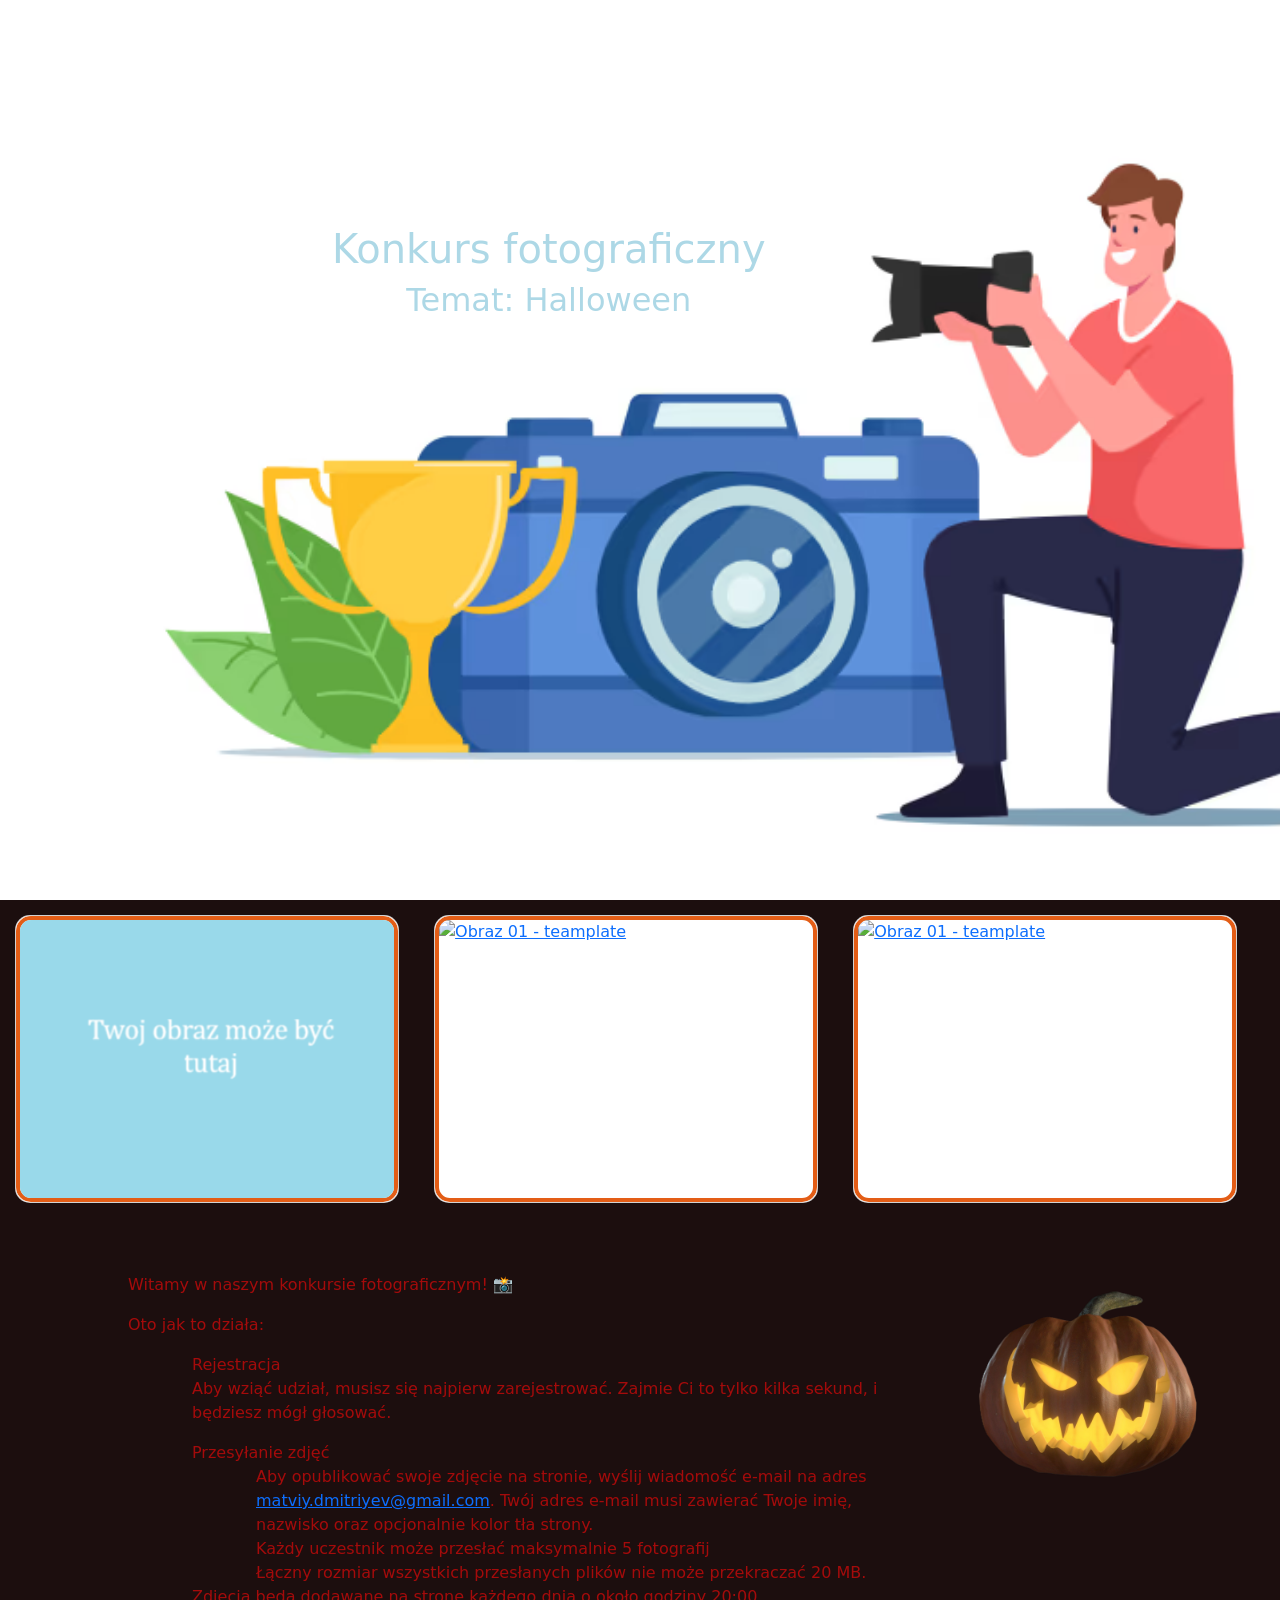
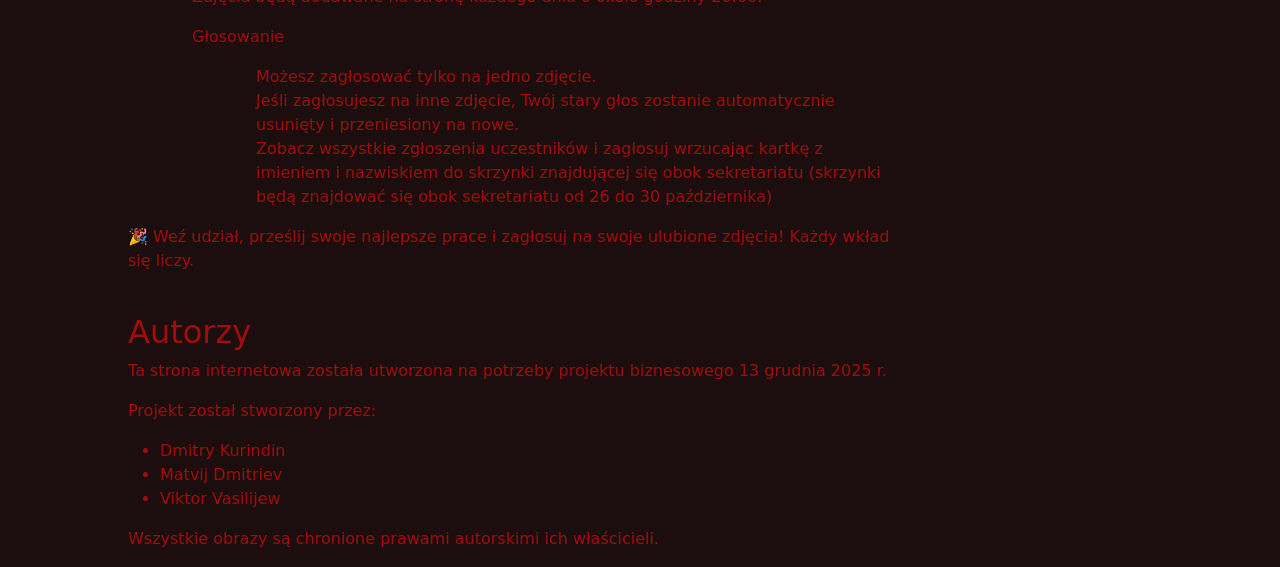
==== index.html @ c9b26ac1 "Fixed links on main" ====
<!DOCTYPE html>
<html lang="en">

<head>
  <meta charset="UTF-8">
  <meta name="viewport" content="width=device-width, initial-scale=1.0">
  <link href="https://cdn.jsdelivr.net/npm/bootstrap@5.3.8/dist/css/bootstrap.min.css" rel="stylesheet"
    integrity="sha384-sRIl4kxILFvY47J16cr9ZwB07vP4J8+LH7qKQnuqkuIAvNWLzeN8tE5YBujZqJLB" crossorigin="anonymous">
  <link rel="stylesheet" href="style.css">
  <title>Photografy konkurs</title>
</head>

<body>
  <div class="background-img-container">
    <img src="background-image.jpg" alt="background image" class="background-img">
  </div>
  <header id="header">
    <div class="container-fluid">
      <h1>Konkurs fotograficzny</h1>
      <h2>Temat: Halloween</h2>
    </div>
  </header>
  <div>
    <div class="card">
      <a href=".\Images\Image01\Image01.html">
        <img src="Images\Image01\01.png" href="" alt="Obraz 01 - teamplate">
        <p class="overlay3">Twój obraz może być tutaj</p>
      </a>
    </div>
    <div class="card">
      <a href="Images\Image01\Image_X_.html">
        <img src="#" alt="Obraz 01 - teamplate">
        <p class="overlay3"></p>
      </a>
    </div>
    <div class="card">
      <a href="Images\Image01\Image_X_.html">
        <img src="#" alt="Obraz 01 - teamplate">
        <p class="overlay3"></p>
      </a>
    </div>

    <!-- <div class="card">
      <a href="Images\Image01\Image_X_.html">
        <img src="#" alt="Obraz 01 - teamplate">
        <p class="overlay3"></p>
      </a>
    </div>
    <div class="card">
      <a href="Images\Image01\Image_X_.html">
        <img src="#" alt="Obraz 01 - teamplate">
        <p class="overlay3"></p>
      </a>
    </div>
    <div class="card">
      <a href="Images\Image01\Image_X_.html">
        <img src="#" alt="Obraz 01 - teamplate">
        <p class="overlay3"></p>
      </a>
    </div> -->

  </div>
  <br>
  <br>

  <div class="textblock">
    <p>Witamy w naszym konkursie fotograficznym! 📸</p>
    <p>Oto jak to działa:</p>
    <ul>
      <ol>Rejestracja
        <p>Aby wziąć udział, musisz się najpierw zarejestrować. Zajmie Ci to tylko kilka sekund, i będziesz mógł
          głosować.</p>
      </ol>
      <ol>Przesyłanie zdjęć
        <ul>
          <ol>Aby opublikować swoje zdjęcie na stronie, wyślij wiadomość e-mail na adres <a
              href="mailto:matviy.dmitriyev@gmail.com">matviy.dmitriyev@gmail.com</a>. Twój adres e-mail musi zawierać
            Twoje imię, nazwisko oraz opcjonalnie kolor tła strony.</ol>
          <ol>Każdy uczestnik może przesłać maksymalnie 5 fotografij</ol>
          <ol>Łączny rozmiar wszystkich przesłanych plików nie może przekraczać 20 MB.</ol>
        </ul>
        <p>Zdjęcia będą dodawane na stronę każdego dnia o około godziny 20:00.</p>
      </ol>
      <ol>
        <p>Głosowanie</p>
        <ul>
          <ol>Możesz zagłosować tylko na jedno zdjęcie.</ol>
          <ol>Jeśli zagłosujesz na inne zdjęcie, Twój stary głos zostanie automatycznie usunięty i przeniesiony na nowe.
          </ol>
          <ol>Zobacz wszystkie zgłoszenia uczestników i zagłosuj wrzucając kartkę z imieniem i nazwiskiem do skrzynki
            znajdującej się obok sekretariatu (skrzynki będą znajdować się obok sekretariatu od 26 do 30 października)
          </ol>
        </ul>
      </ol>
    </ul>
    <p>🎉 Weź udział, prześlij swoje najlepsze prace i zagłosuj na swoje ulubione zdjęcia! Każdy wkład się liczy.</p>
  </div>
  <img src="ilustration1.png" alt="konkurs fotograficzny" class="ilu1">
  <br><br>
  <div class="textblock">
    <br>
    <h2>Autorzy</h2>
    <p>Ta strona internetowa została utworzona na potrzeby projektu biznesowego 13 grudnia 2025 r.</p>
    <p>Projekt został stworzony przez:</p>
    <ul>
      <li>Dmitry Kurindin</li>
      <li>Matvij Dmitriev</li>
      <li>Viktor Vasilijew</li>
    </ul>
    <p>Wszystkie obrazy są chronione prawami autorskimi ich właścicieli.</p>
  </div>
  <br><br>
</body>

</html>
---- style.css ----
body {
    background-color: rgb(28, 14, 14);
}

#header {
    position: absolute;
    z-index: 3;
    top: 25%;
    left: 25%;
    object-fit: cover;
    color: lightblue;
    text-align: center;
}

.background-img-container {
    position: relative;
    height: 100vh;
    overflow: hidden;
    justify-content: center;
    align-items: center;
}

.background-img {
    position: absolute;
    top: 0;
    left: 0;
    height: 100vh;
}

.card {
    display: inline-block;
    width: 30%;
    aspect-ratio: 4 / 3;
    min-width: 236px;
    border-radius: 15px;
    margin: 15px;
    overflow: hidden;
}

.card img {
    display: block;
    width: 100%;
    height: 100%;
    border: 4px rgb(227, 93, 22) solid;
    border-radius: 15px;
    transition: 50ms ease;
}

.overlay3 {
    position: absolute;
    text-align: center;
    bottom: -17px;
    width: 100%;
    opacity: 0;
    border-radius: 5px;
    background-color: rgba(0, 0, 0, 0.627);
    color: #fffcfc00;
    transition: 1s ease;
    transform: translate(-50% -50%);
}

.card:hover .overlay3 {
    opacity: 1;
    height: 10%;
    color: #ffffff;
}

.textblock {
    margin-left: 10%;
    width: 60%;
    line-height: 1.5;
    float: left;
    color: rgb(164, 11, 11);
}

.ilu1 {
    width: 30%;
    float: right;
}

.ilu1 a {
    color: chocolate;
}

/* Страницы учасников */

.back-button {
    background-color: rgb(188, 117, 47);
    width: 50px;
    padding: 5px;
    margin-left: 10%;
    text-decoration: none;
    color: rgb(255, 196, 0);
    border-radius: 5px;
}

.descr {
    font-family: 'Lucida Sans', 'Lucida Sans Regular', 'Lucida Grande', 'Lucida Sans Unicode', Geneva, Verdana, sans-serif;
    margin-left: 10%;
    width: 80%;
    border: black double 3px;
    padding: 10px;
    border-radius: 15px;
    background-color: rgb(188, 117, 47);
}


/* Для картинок */
.viewer {
    margin-left: 10%;
    width: 80%;
    min-width: 300px;
    gap: 30px;
    background-color: slategray;
    border-radius: 15px;
    padding: 10px;
}

.main-image {
    top: 0;
    display: inline-block;
    vertical-align: top;
    width: 65%;
    min-width: 300px;
    height: auto;
    object-fit: cover;
    border: 3px solid #000;
    border-radius: 15px;
}

.thumbs {
    width: 150px;
    display: inline-block;
    vertical-align: top;
}

.thumbs img {
    min-width: 120px;
    min-height: 70px;
    border: 2px solid black;
    border-radius: 12px;
    cursor: pointer;
    transition: 0.2s;
    margin: 10px;
}

.thumbs img:hover {
    transform: scale(1.05);
}

@media (max-width:600px) {
    .main-image {
        display: block;
        width: 100%;
    }

    .thumbs {
        display: block;
        width: 100%;
    }
}
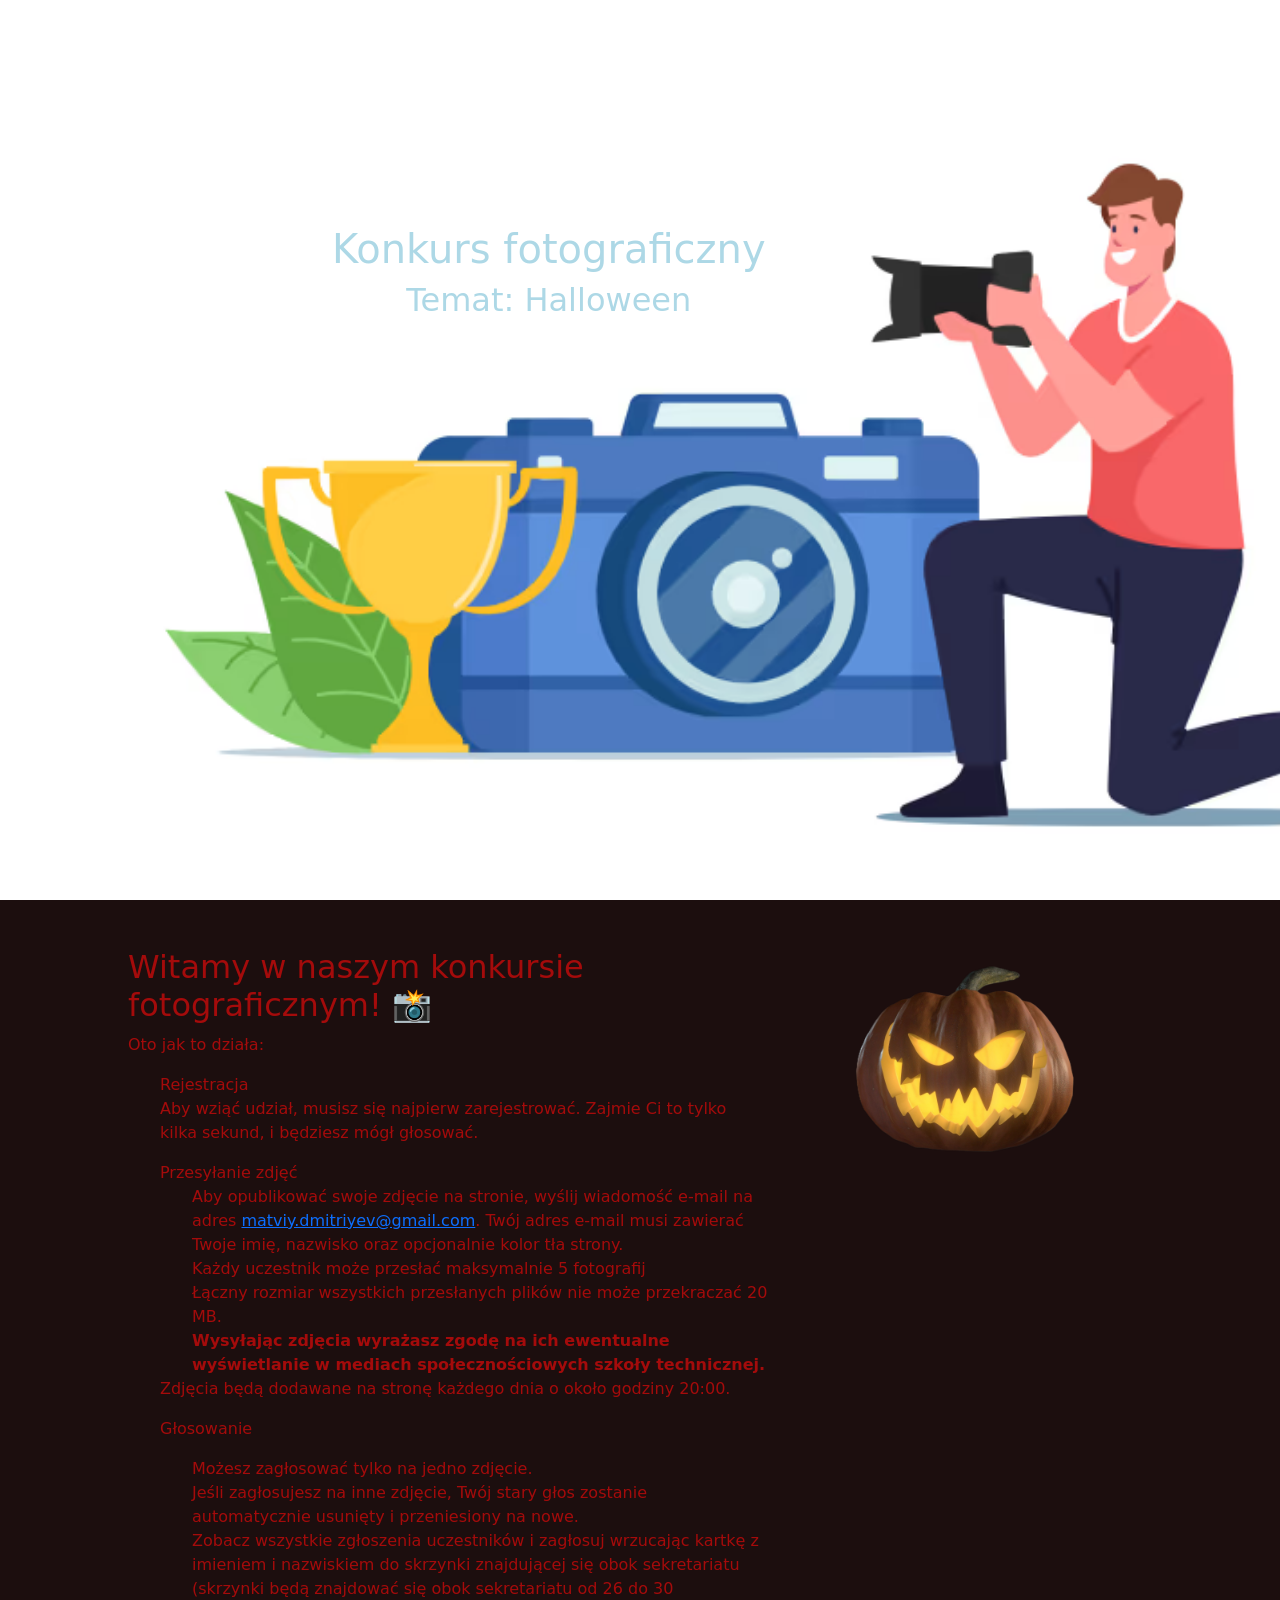
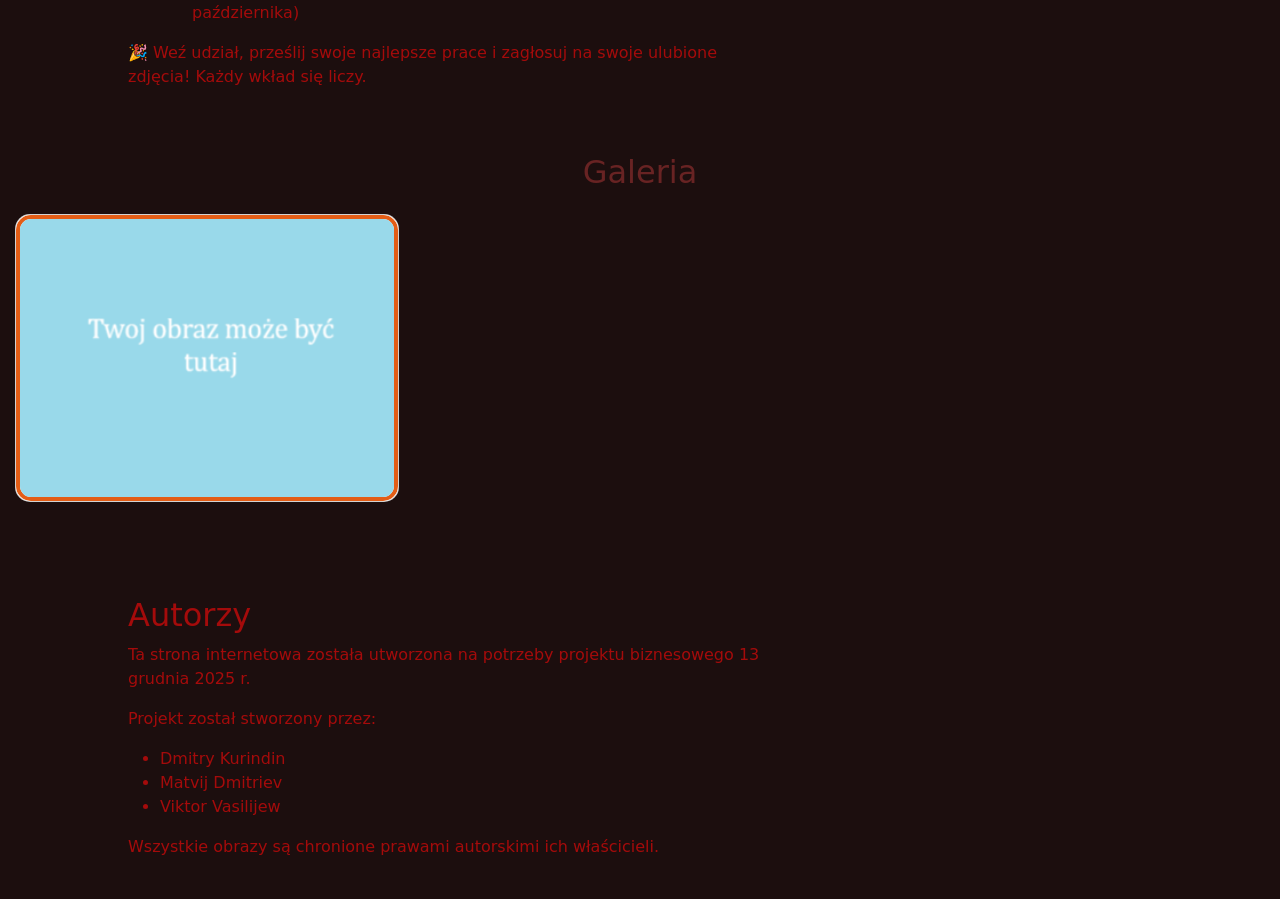
==== commit c8f60b06: "Add deslaimer and easter egg" ====
--- a/index.html
+++ b/index.html
@@ -11,42 +11,77 @@
 </head>
 
 <body>
-  <div class="background-img-container">
-    <img src="background-image.jpg" alt="background image" class="background-img">
+  <div>
+    <div class="background-img-container">
+      <img src="background-image.jpg" alt="background image" class="background-img">
+    </div>
+    <header id="header">
+      <div class="container-fluid">
+        <h1>Konkurs fotograficzny</h1>
+        <h2>Temat: Halloween</h2>
+      </div>
+    </header>
   </div>
-  <header id="header">
-    <div class="container-fluid">
-      <h1>Konkurs fotograficzny</h1>
-      <h2>Temat: Halloween</h2>
+  <br>
+  <br>
+  <div>
+    <div class="textblock">
+      <h2>Witamy w naszym konkursie fotograficznym! 📸</h2>
+      <p>Oto jak to działa:</p>
+      <ul>
+        <ol>Rejestracja
+          <p>Aby wziąć udział, musisz się najpierw zarejestrować. Zajmie Ci to tylko kilka sekund, i będziesz mógł
+            głosować.</p>
+        </ol>
+        <ol>Przesyłanie zdjęć
+          <ul>
+            <ol>Aby opublikować swoje zdjęcie na stronie, wyślij wiadomość e-mail na adres <a
+                href="mailto:matviy.dmitriyev@gmail.com">matviy.dmitriyev@gmail.com</a>. Twój adres e-mail musi zawierać
+              Twoje imię, nazwisko oraz opcjonalnie kolor tła strony.</ol>
+            <ol>Każdy uczestnik może przesłać maksymalnie 5 fotografij</ol>
+            <ol>Łączny rozmiar wszystkich przesłanych plików nie może przekraczać 20 MB.</ol>
+            <ol><b>Wysyłając zdjęcia wyrażasz zgodę na ich ewentualne wyświetlanie w mediach społecznościowych szkoły
+                technicznej.</b></ol>
+          </ul>
+          <p>Zdjęcia będą dodawane na stronę każdego dnia o około godziny 20:00.</p>
+        </ol>
+        <ol>
+          <p>Głosowanie</p>
+          <ul>
+            <ol>Możesz zagłosować tylko na jedno zdjęcie.</ol>
+            <ol>Jeśli zagłosujesz na inne zdjęcie, Twój stary głos zostanie automatycznie usunięty i przeniesiony na
+              nowe.
+            </ol>
+            <ol>Zobacz wszystkie zgłoszenia uczestników i zagłosuj wrzucając kartkę z imieniem i nazwiskiem do skrzynki
+              znajdującej się obok sekretariatu (skrzynki będą znajdować się obok sekretariatu od 26 do 30 października)
+            </ol>
+          </ul>
+        </ol>
+      </ul>
+      <p>🎉 Weź udział, prześlij swoje najlepsze prace i zagłosuj na swoje ulubione zdjęcia! Każdy wkład się liczy.</p>
     </div>
-  </header>
+    <img src="ilustration1.png" alt="konkurs fotograficzny" id="ilu1" onclick="zoomImage(this)" class="">
+  </div>
+  <script>
+    function zoomImage(img) {
+      img.classList.remove('animate');
+      void img.offsetWidth;
+      new Audio("a.mp3").play();
+      img.classList.add('animate');
+
+    }
+  </script>
+  <br><br>
+  <h2 id="gal">Galeria</h2>
   <div>
+
     <div class="card">
       <a href=".\Images\Image01\Image01.html">
         <img src="Images\Image01\01.png" href="" alt="Obraz 01 - teamplate">
         <p class="overlay3">Twój obraz może być tutaj</p>
       </a>
     </div>
-    <div class="card">
-      <a href="Images\Image01\Image_X_.html">
-        <img src="#" alt="Obraz 01 - teamplate">
-        <p class="overlay3"></p>
-      </a>
-    </div>
-    <div class="card">
-      <a href="Images\Image01\Image_X_.html">
-        <img src="#" alt="Obraz 01 - teamplate">
-        <p class="overlay3"></p>
-      </a>
-    </div>
-
     <!-- <div class="card">
-      <a href="Images\Image01\Image_X_.html">
-        <img src="#" alt="Obraz 01 - teamplate">
-        <p class="overlay3"></p>
-      </a>
-    </div>
-    <div class="card">
       <a href="Images\Image01\Image_X_.html">
         <img src="#" alt="Obraz 01 - teamplate">
         <p class="overlay3"></p>
@@ -60,42 +95,6 @@
     </div> -->
 
   </div>
-  <br>
-  <br>
-
-  <div class="textblock">
-    <p>Witamy w naszym konkursie fotograficznym! 📸</p>
-    <p>Oto jak to działa:</p>
-    <ul>
-      <ol>Rejestracja
-        <p>Aby wziąć udział, musisz się najpierw zarejestrować. Zajmie Ci to tylko kilka sekund, i będziesz mógł
-          głosować.</p>
-      </ol>
-      <ol>Przesyłanie zdjęć
-        <ul>
-          <ol>Aby opublikować swoje zdjęcie na stronie, wyślij wiadomość e-mail na adres <a
-              href="mailto:matviy.dmitriyev@gmail.com">matviy.dmitriyev@gmail.com</a>. Twój adres e-mail musi zawierać
-            Twoje imię, nazwisko oraz opcjonalnie kolor tła strony.</ol>
-          <ol>Każdy uczestnik może przesłać maksymalnie 5 fotografij</ol>
-          <ol>Łączny rozmiar wszystkich przesłanych plików nie może przekraczać 20 MB.</ol>
-        </ul>
-        <p>Zdjęcia będą dodawane na stronę każdego dnia o około godziny 20:00.</p>
-      </ol>
-      <ol>
-        <p>Głosowanie</p>
-        <ul>
-          <ol>Możesz zagłosować tylko na jedno zdjęcie.</ol>
-          <ol>Jeśli zagłosujesz na inne zdjęcie, Twój stary głos zostanie automatycznie usunięty i przeniesiony na nowe.
-          </ol>
-          <ol>Zobacz wszystkie zgłoszenia uczestników i zagłosuj wrzucając kartkę z imieniem i nazwiskiem do skrzynki
-            znajdującej się obok sekretariatu (skrzynki będą znajdować się obok sekretariatu od 26 do 30 października)
-          </ol>
-        </ul>
-      </ol>
-    </ul>
-    <p>🎉 Weź udział, prześlij swoje najlepsze prace i zagłosuj na swoje ulubione zdjęcia! Każdy wkład się liczy.</p>
-  </div>
-  <img src="ilustration1.png" alt="konkurs fotograficzny" class="ilu1">
   <br><br>
   <div class="textblock">
     <br>
--- a/style.css
+++ b/style.css
@@ -25,6 +25,10 @@
     top: 0;
     left: 0;
     height: 100vh;
+}
+
+ol {
+    padding: 0;
 }
 
 .card {
@@ -67,19 +71,39 @@
 
 .textblock {
     margin-left: 10%;
-    width: 60%;
+    width: 50%;
     line-height: 1.5;
-    float: left;
+    display: inline-block;
     color: rgb(164, 11, 11);
 }
 
-.ilu1 {
+#ilu1 {
+    vertical-align: top;
     width: 30%;
-    float: right;
+    display: inline-block;
 }
 
-.ilu1 a {
-    color: chocolate;
+#ilu1.animate {
+    animation: zoom 0.6s ease-in-out;
+}
+
+@keyframes zoom {
+    0% {
+        transform: scale(1);
+    }
+
+    50% {
+        transform: scale(10);
+    }
+
+    100% {
+        transform: scale(1);
+    }
+}
+
+#gal {
+    text-align: center;
+    color: rgb(104, 35, 35);
 }
 
 /* Страницы учасников */
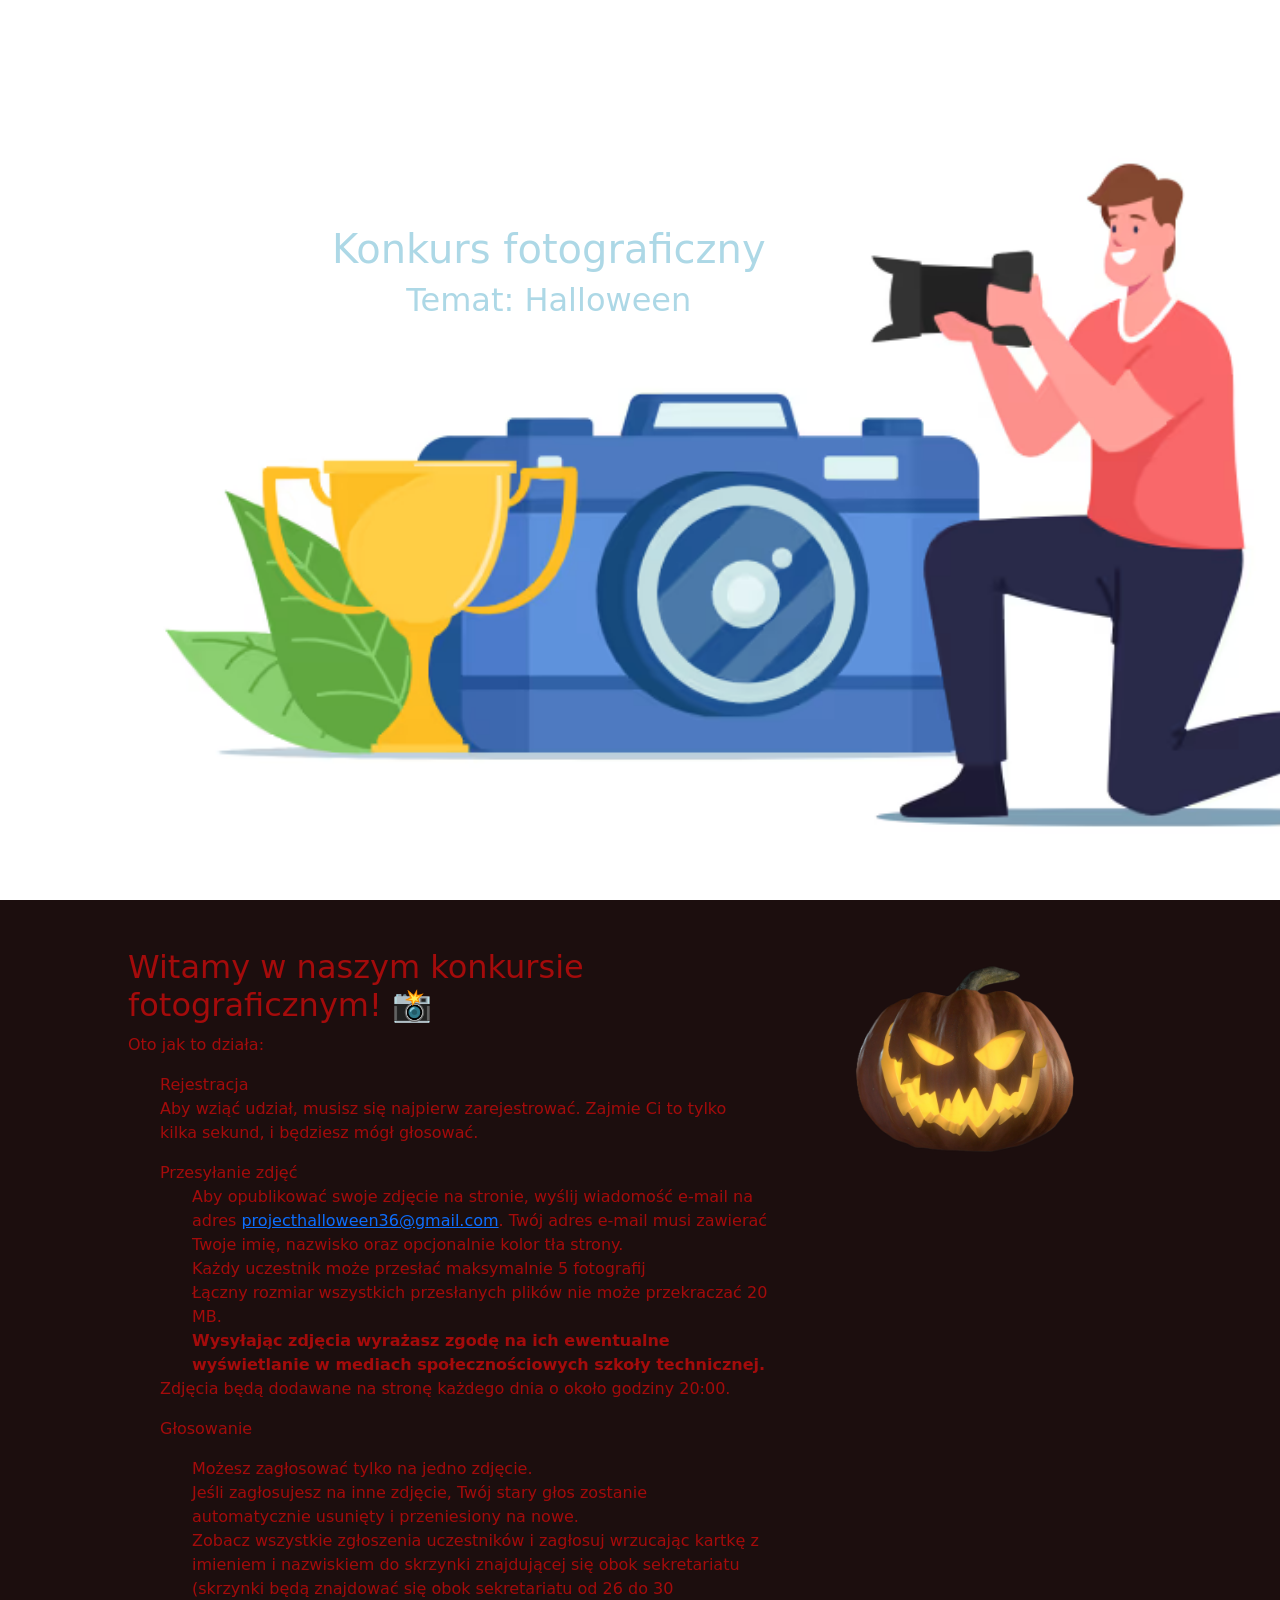
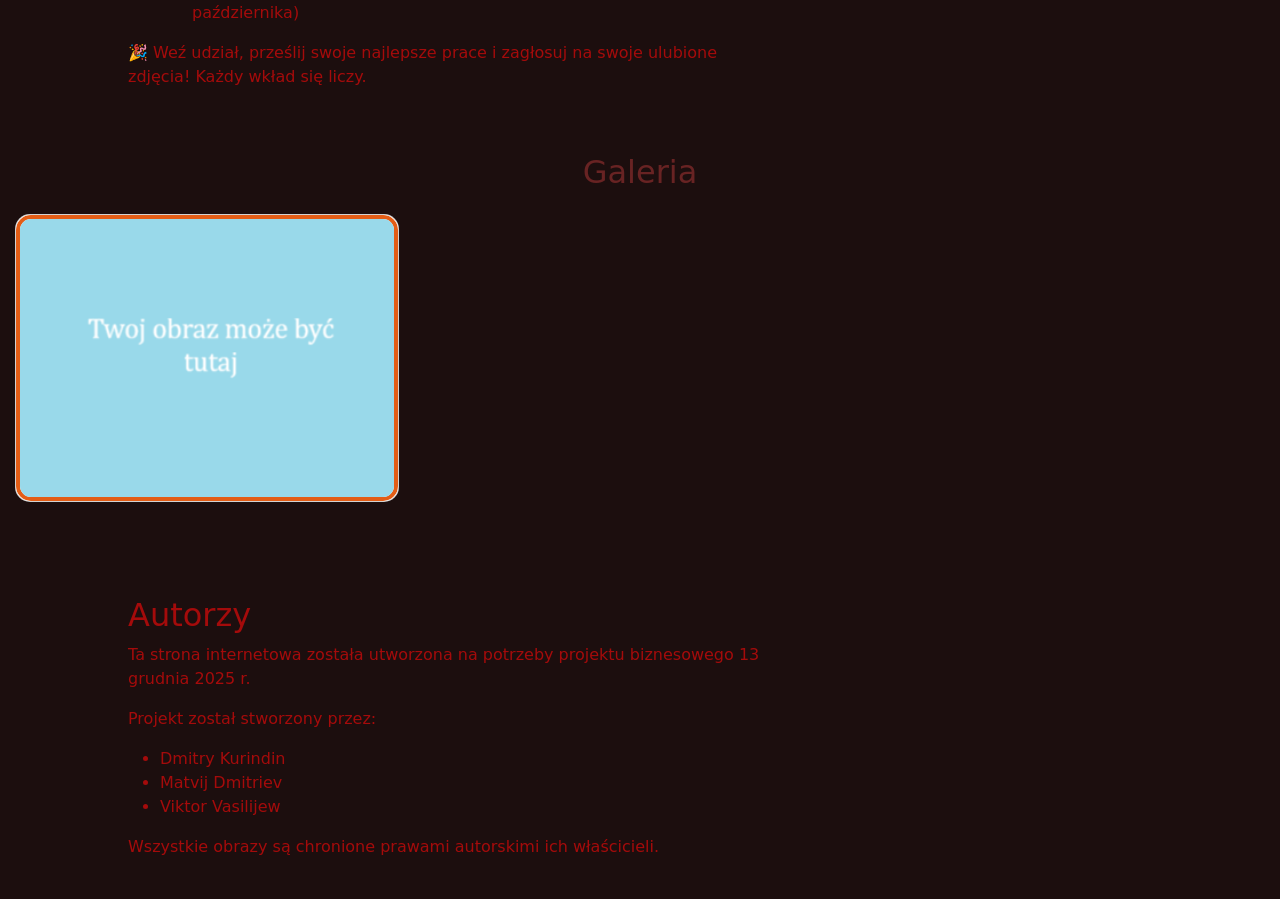
==== commit 2ebb28dc: "Change email" ====
--- a/index.html
+++ b/index.html
@@ -36,7 +36,7 @@
         <ol>Przesyłanie zdjęć
           <ul>
             <ol>Aby opublikować swoje zdjęcie na stronie, wyślij wiadomość e-mail na adres <a
-                href="mailto:matviy.dmitriyev@gmail.com">matviy.dmitriyev@gmail.com</a>. Twój adres e-mail musi zawierać
+                href="mailto:projecthalloween36@gmail.com">projecthalloween36@gmail.com</a>. Twój adres e-mail musi zawierać
               Twoje imię, nazwisko oraz opcjonalnie kolor tła strony.</ol>
             <ol>Każdy uczestnik może przesłać maksymalnie 5 fotografij</ol>
             <ol>Łączny rozmiar wszystkich przesłanych plików nie może przekraczać 20 MB.</ol>
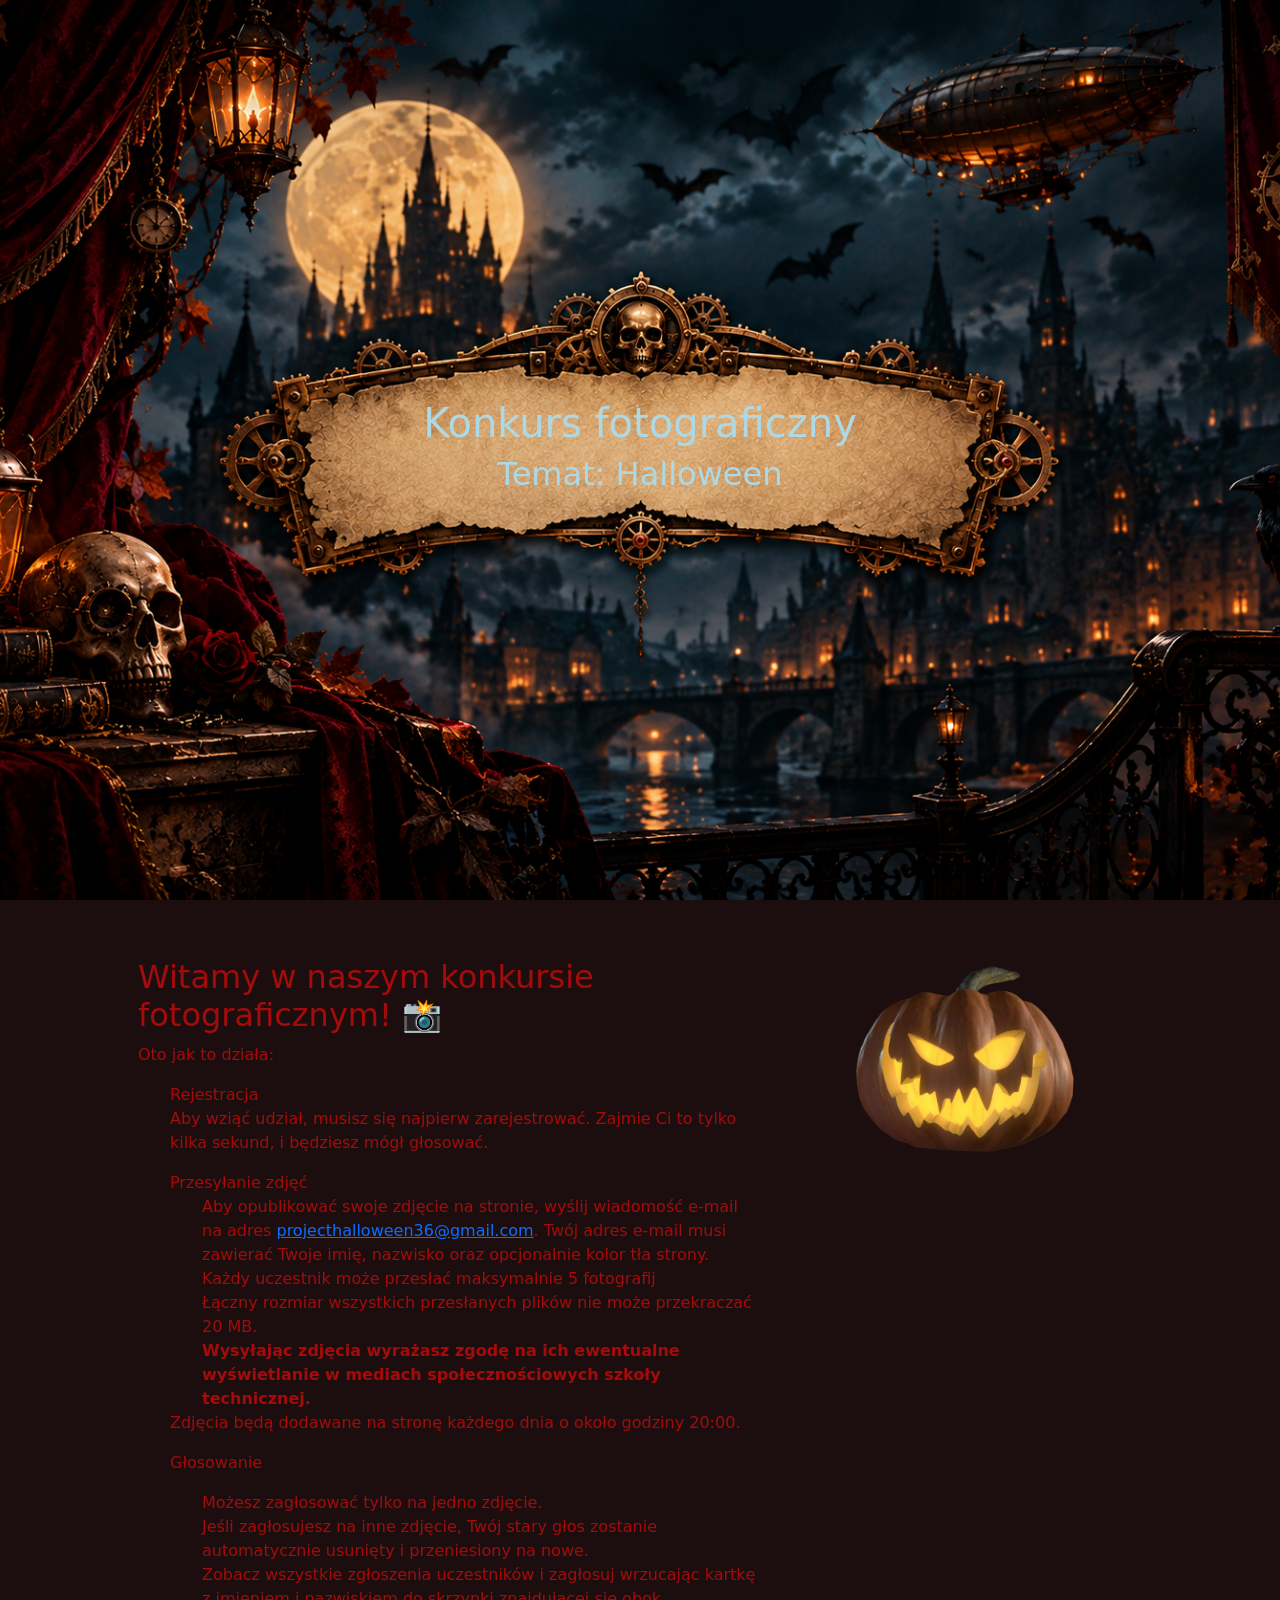
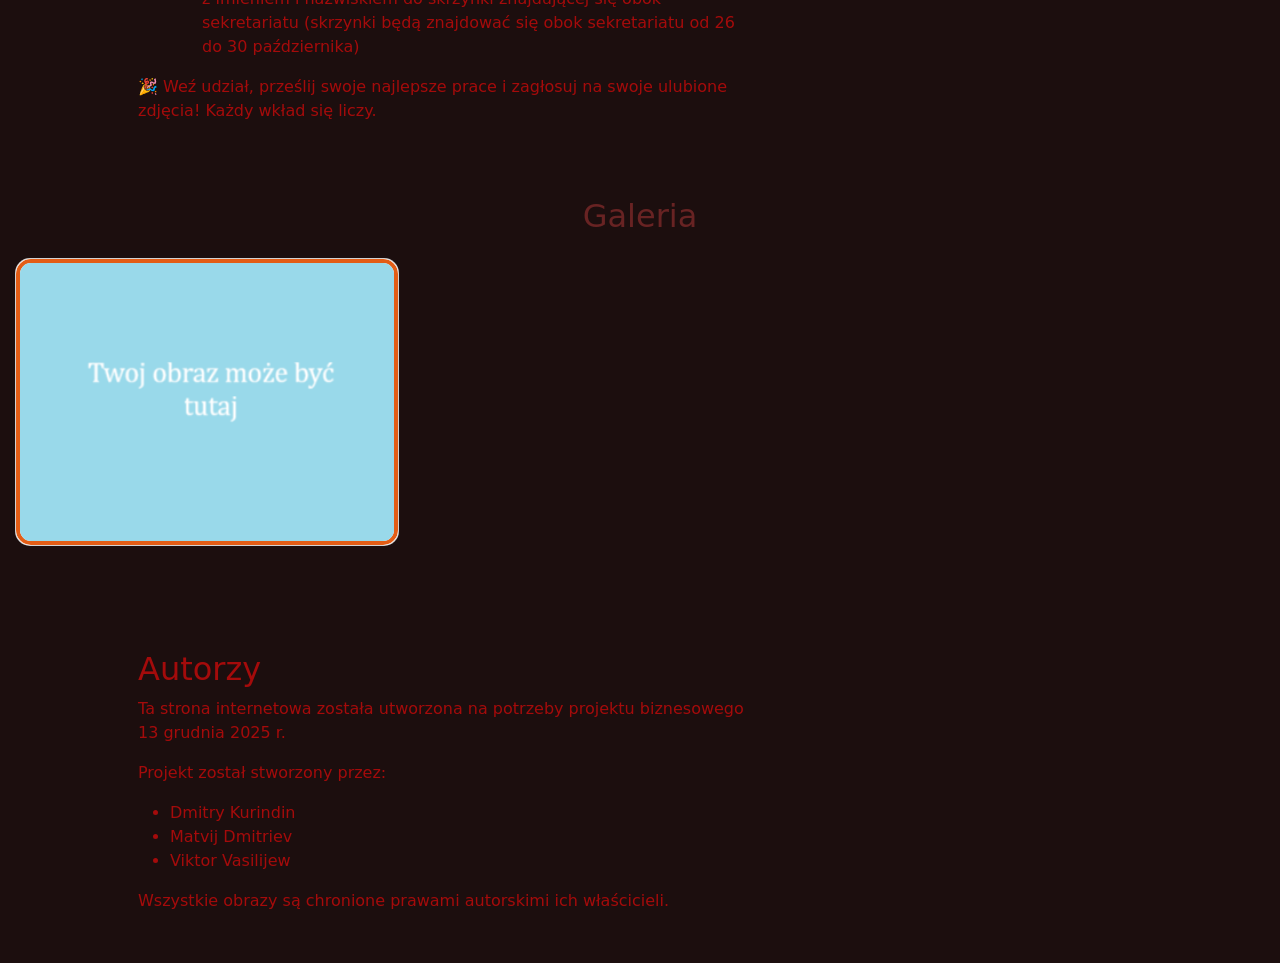
==== commit 0e66d1d6: "Fixed media responisve" ====
--- a/index.html
+++ b/index.html
@@ -14,13 +14,14 @@
   <div>
     <div class="background-img-container">
       <img src="background-image.jpg" alt="background image" class="background-img">
+
+      <header id="header">
+        <div class="container-fluid">
+          <h1>Konkurs fotograficzny</h1>
+          <h2>Temat: Halloween</h2>
+        </div>
+      </header>
     </div>
-    <header id="header">
-      <div class="container-fluid">
-        <h1>Konkurs fotograficzny</h1>
-        <h2>Temat: Halloween</h2>
-      </div>
-    </header>
   </div>
   <br>
   <br>
@@ -36,7 +37,8 @@
         <ol>Przesyłanie zdjęć
           <ul>
             <ol>Aby opublikować swoje zdjęcie na stronie, wyślij wiadomość e-mail na adres <a
-                href="mailto:projecthalloween36@gmail.com">projecthalloween36@gmail.com</a>. Twój adres e-mail musi zawierać
+                href="mailto:projecthalloween36@gmail.com">projecthalloween36@gmail.com</a>. Twój adres e-mail musi
+              zawierać
               Twoje imię, nazwisko oraz opcjonalnie kolor tła strony.</ol>
             <ol>Każdy uczestnik może przesłać maksymalnie 5 fotografij</ol>
             <ol>Łączny rozmiar wszystkich przesłanych plików nie może przekraczać 20 MB.</ol>
--- a/style.css
+++ b/style.css
@@ -1,30 +1,39 @@
 body {
     background-color: rgb(28, 14, 14);
+    overflow-x: hidden;
 }
 
 #header {
     position: absolute;
-    z-index: 3;
-    top: 25%;
-    left: 25%;
-    object-fit: cover;
+    inset: 0;
+
+    display: flex;
+    flex-direction: column;
+    justify-content: center;
+    align-items: center;
+
+    text-align: center;
     color: lightblue;
-    text-align: center;
+    z-index: 1;
+    box-sizing: border-box;
 }
 
 .background-img-container {
     position: relative;
     height: 100vh;
-    overflow: hidden;
-    justify-content: center;
-    align-items: center;
+    width: 100%;
+    overflow-x: clip;
+    margin: 0
 }
 
 .background-img {
     position: absolute;
-    top: 0;
-    left: 0;
-    height: 100vh;
+    margin: 0;
+    inset: 0;
+    width: 100%;
+    height: 100%;
+    object-fit: cover;
+    object-position: center;
 }
 
 ol {
@@ -70,14 +79,21 @@
 }
 
 .textblock {
+    padding: 10px;
     margin-left: 10%;
     width: 50%;
+    max-width: 100vw;
     line-height: 1.5;
     display: inline-block;
     color: rgb(164, 11, 11);
 }
 
+a {
+    word-wrap: all;
+}
+
 #ilu1 {
+    position: relative;
     vertical-align: top;
     width: 30%;
     display: inline-block;
@@ -85,6 +101,7 @@
 
 #ilu1.animate {
     animation: zoom 0.6s ease-in-out;
+    z-index: 10;
 }
 
 @keyframes zoom {
@@ -104,6 +121,20 @@
 #gal {
     text-align: center;
     color: rgb(104, 35, 35);
+    z-index: 0;
+}
+
+
+@media (max-width: 650px) {
+    #ilu1 {
+        display: block;
+        width: 50%;
+    }
+
+    .textblock {
+        display: block;
+        width: auto;
+    }
 }
 
 /* Страницы учасников */
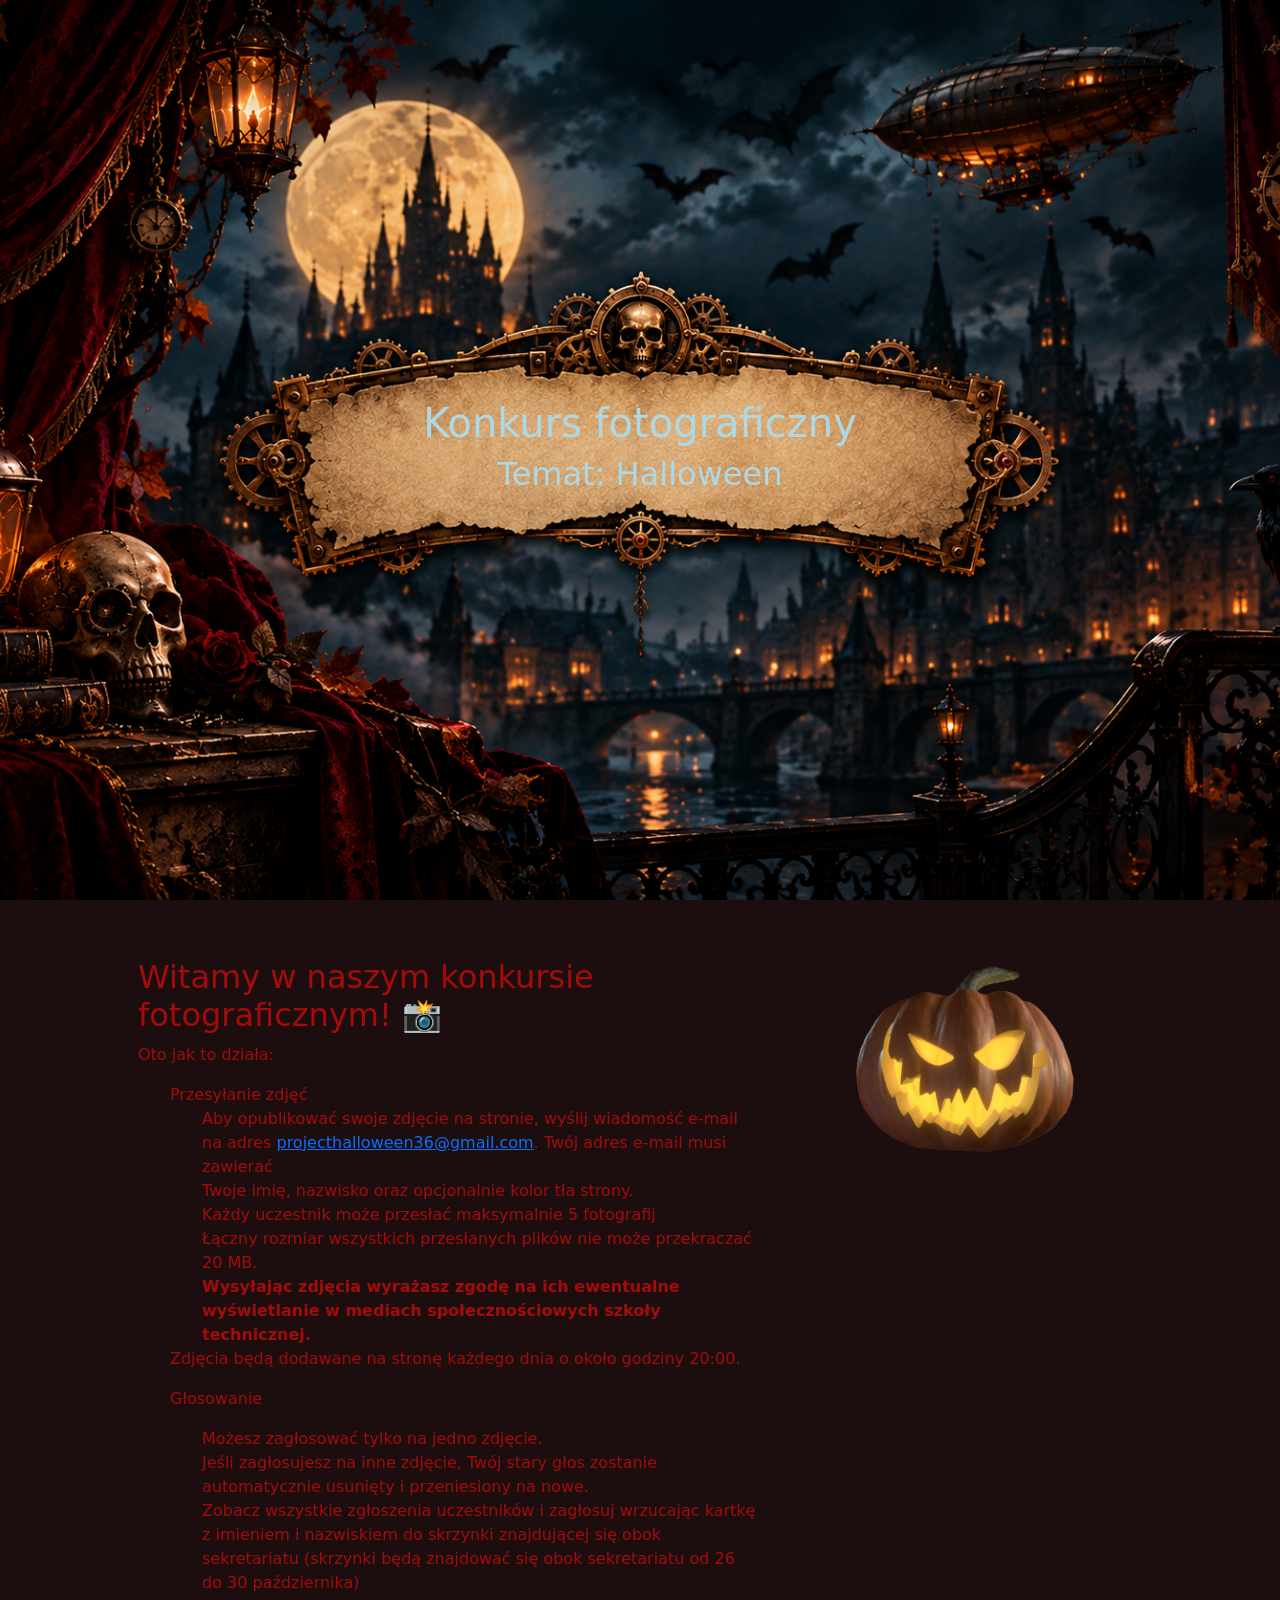
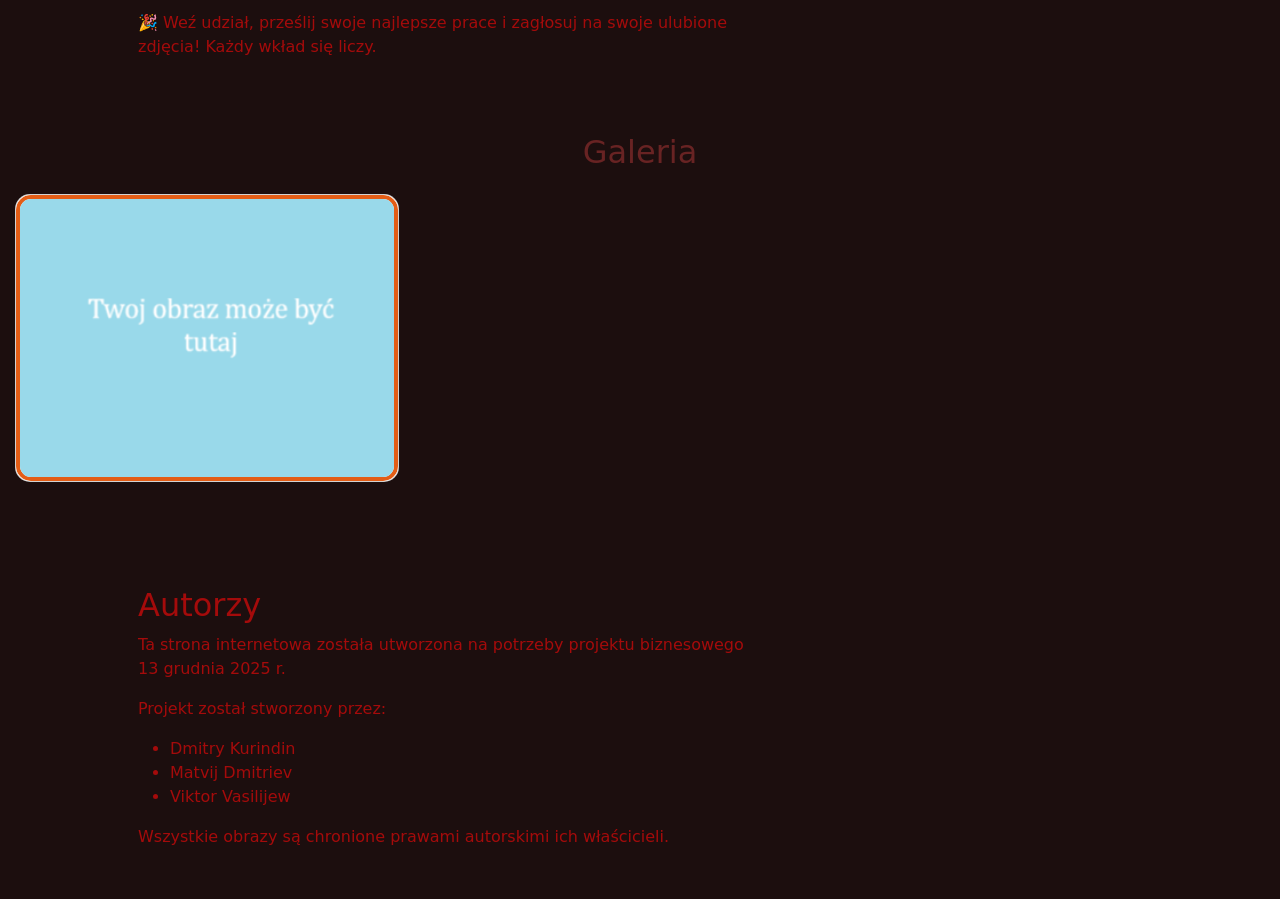
==== commit 862a3ce4: "Fixed tekst" ====
--- a/index.html
+++ b/index.html
@@ -30,16 +30,12 @@
       <h2>Witamy w naszym konkursie fotograficznym! 📸</h2>
       <p>Oto jak to działa:</p>
       <ul>
-        <ol>Rejestracja
-          <p>Aby wziąć udział, musisz się najpierw zarejestrować. Zajmie Ci to tylko kilka sekund, i będziesz mógł
-            głosować.</p>
-        </ol>
         <ol>Przesyłanie zdjęć
           <ul>
             <ol>Aby opublikować swoje zdjęcie na stronie, wyślij wiadomość e-mail na adres <a
                 href="mailto:projecthalloween36@gmail.com">projecthalloween36@gmail.com</a>. Twój adres e-mail musi
               zawierać
-              Twoje imię, nazwisko oraz opcjonalnie kolor tła strony.</ol>
+            <ol>Twoje imię, nazwisko oraz opcjonalnie kolor tła strony.</ol>
             <ol>Każdy uczestnik może przesłać maksymalnie 5 fotografij</ol>
             <ol>Łączny rozmiar wszystkich przesłanych plików nie może przekraczać 20 MB.</ol>
             <ol><b>Wysyłając zdjęcia wyrażasz zgodę na ich ewentualne wyświetlanie w mediach społecznościowych szkoły
@@ -113,4 +109,4 @@
   <br><br>
 </body>
 
-</html>+</html>
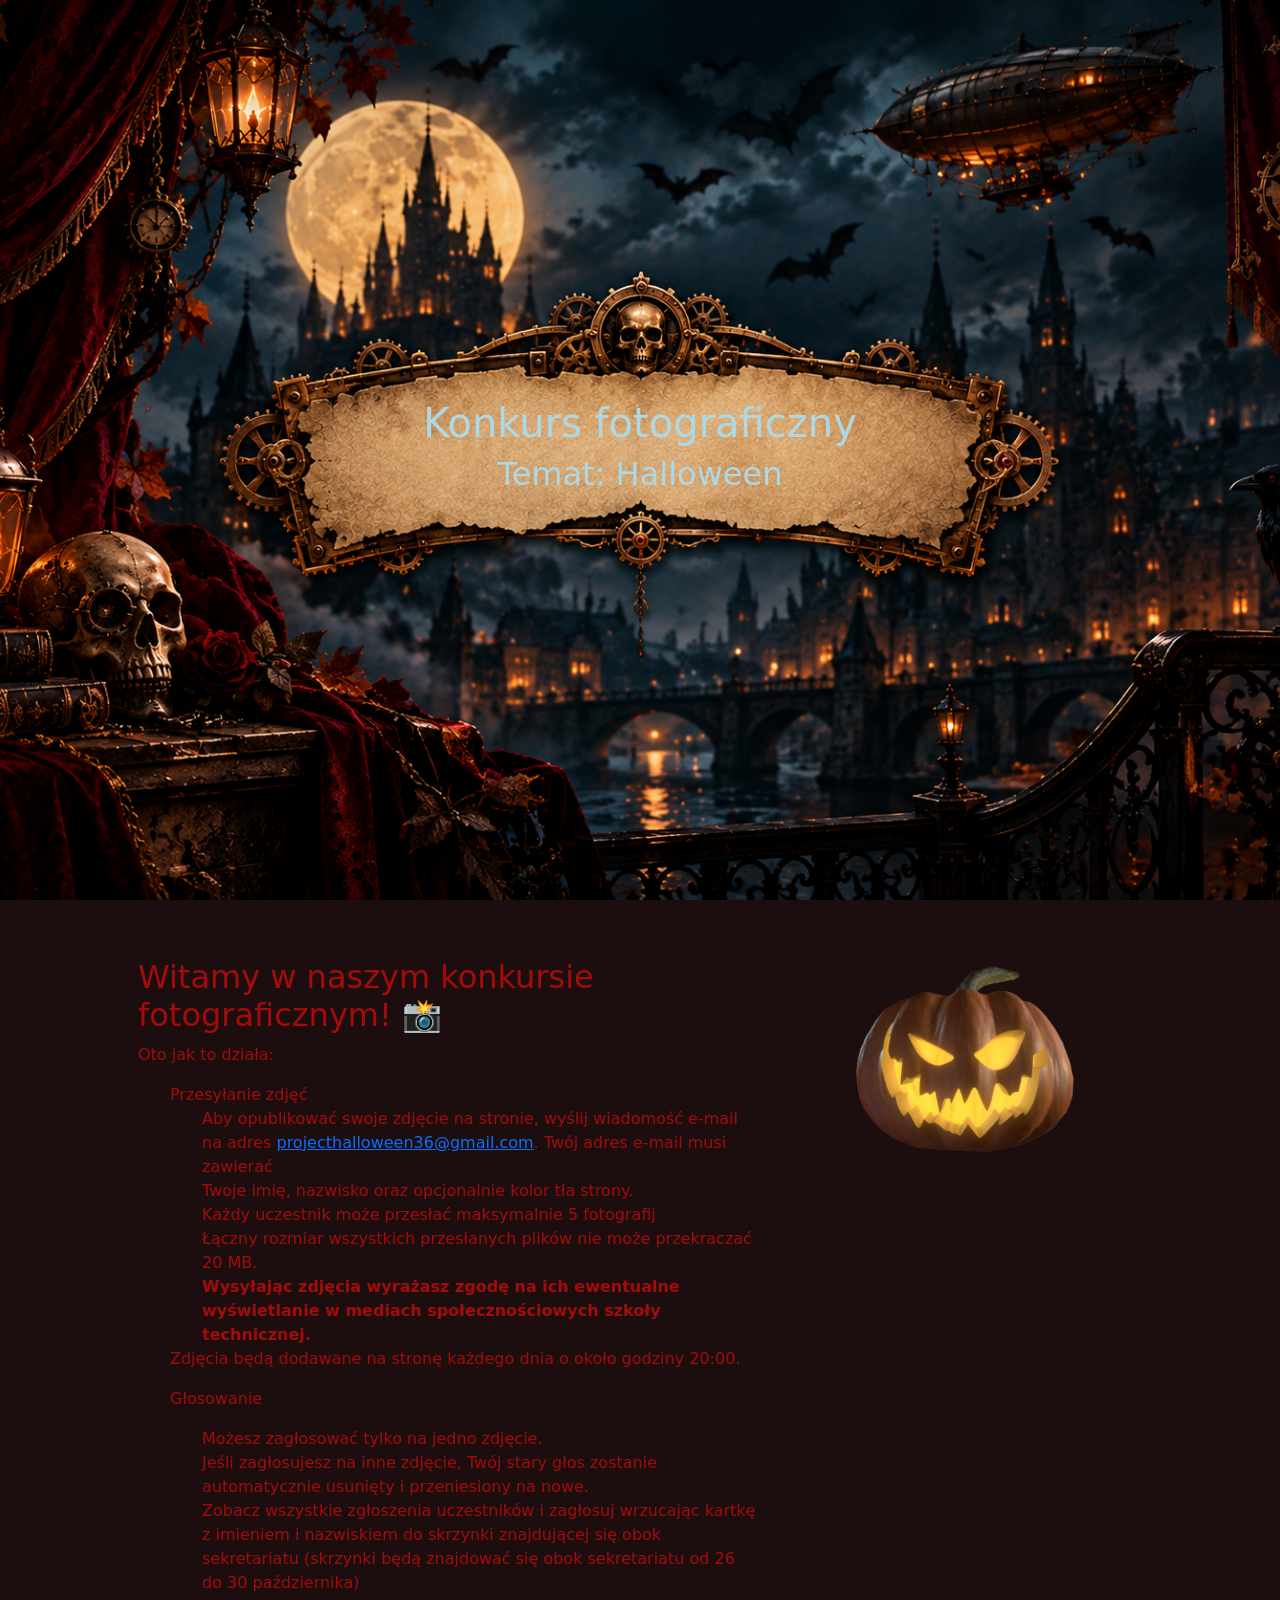
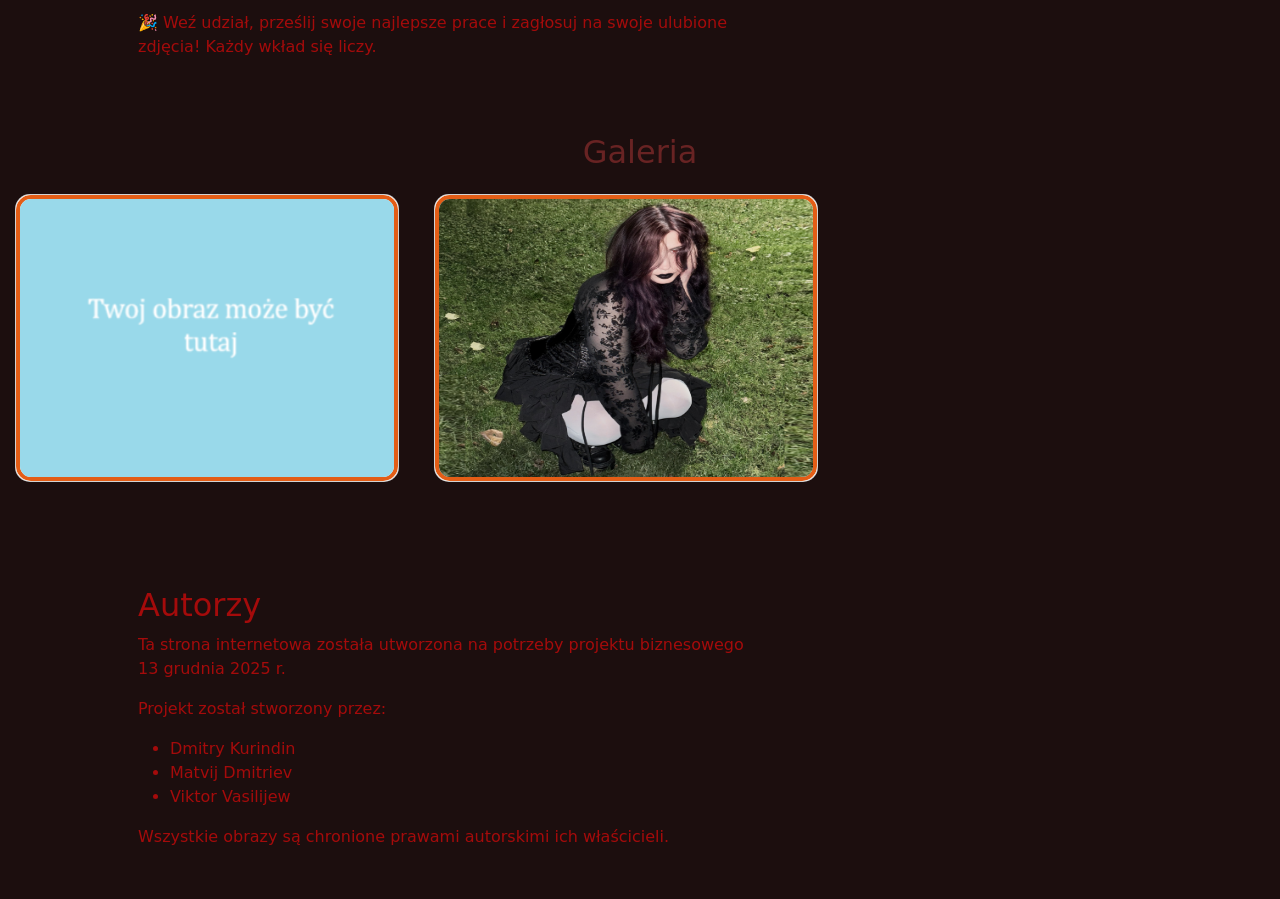
==== commit ef7fa2cf: "Adding first foto (yaaay!)" ====
--- a/index.html
+++ b/index.html
@@ -35,11 +35,11 @@
             <ol>Aby opublikować swoje zdjęcie na stronie, wyślij wiadomość e-mail na adres <a
                 href="mailto:projecthalloween36@gmail.com">projecthalloween36@gmail.com</a>. Twój adres e-mail musi
               zawierać
-            <ol>Twoje imię, nazwisko oraz opcjonalnie kolor tła strony.</ol>
-            <ol>Każdy uczestnik może przesłać maksymalnie 5 fotografij</ol>
-            <ol>Łączny rozmiar wszystkich przesłanych plików nie może przekraczać 20 MB.</ol>
-            <ol><b>Wysyłając zdjęcia wyrażasz zgodę na ich ewentualne wyświetlanie w mediach społecznościowych szkoły
-                technicznej.</b></ol>
+              <ol>Twoje imię, nazwisko oraz opcjonalnie kolor tła strony.</ol>
+              <ol>Każdy uczestnik może przesłać maksymalnie 5 fotografij</ol>
+              <ol>Łączny rozmiar wszystkich przesłanych plików nie może przekraczać 20 MB.</ol>
+              <ol><b>Wysyłając zdjęcia wyrażasz zgodę na ich ewentualne wyświetlanie w mediach społecznościowych szkoły
+                  technicznej.</b></ol>
           </ul>
           <p>Zdjęcia będą dodawane na stronę każdego dnia o około godziny 20:00.</p>
         </ol>
@@ -74,18 +74,18 @@
   <div>
 
     <div class="card">
-      <a href=".\Images\Image01\Image01.html">
-        <img src="Images\Image01\01.png" href="" alt="Obraz 01 - teamplate">
+      <a href=".\Images\Image00\Image01.html">
+        <img src="Images\Image00\00.png" href="" alt="Obraz 01 - teamplate">
         <p class="overlay3">Twój obraz może być tutaj</p>
       </a>
     </div>
-    <!-- <div class="card">
-      <a href="Images\Image01\Image_X_.html">
-        <img src="#" alt="Obraz 01 - teamplate">
+    <div class="card">
+      <a href="Images\Image01\Image01.html">
+        <img src="Images\Image01\01.png" alt="Obraz 02">
         <p class="overlay3"></p>
       </a>
     </div>
-    <div class="card">
+    <!-- <div class="card">
       <a href="Images\Image01\Image_X_.html">
         <img src="#" alt="Obraz 01 - teamplate">
         <p class="overlay3"></p>
@@ -109,4 +109,4 @@
   <br><br>
 </body>
 
-</html>
+</html>
--- a/style.css
+++ b/style.css
@@ -190,8 +190,8 @@
 }
 
 .thumbs img {
-    min-width: 120px;
-    min-height: 70px;
+    width: 90px;
+    height: 120px;
     border: 2px solid black;
     border-radius: 12px;
     cursor: pointer;
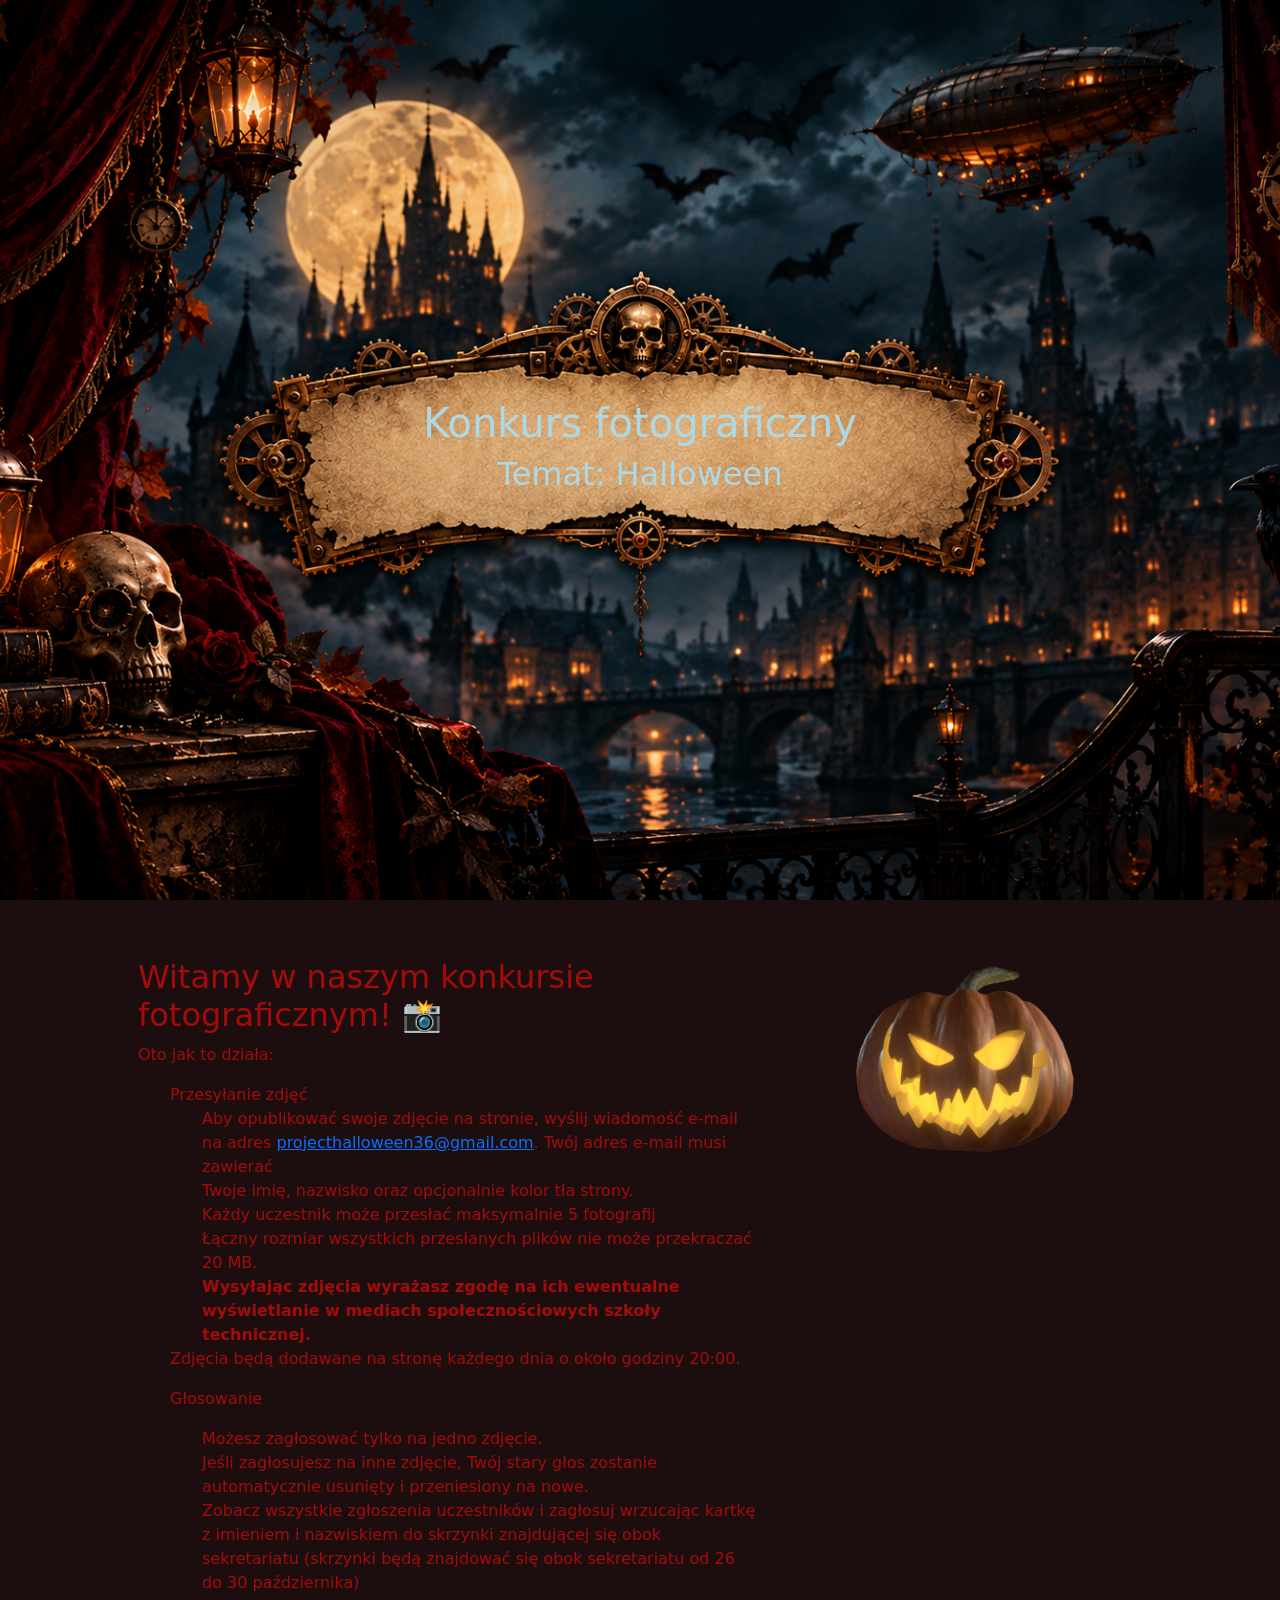
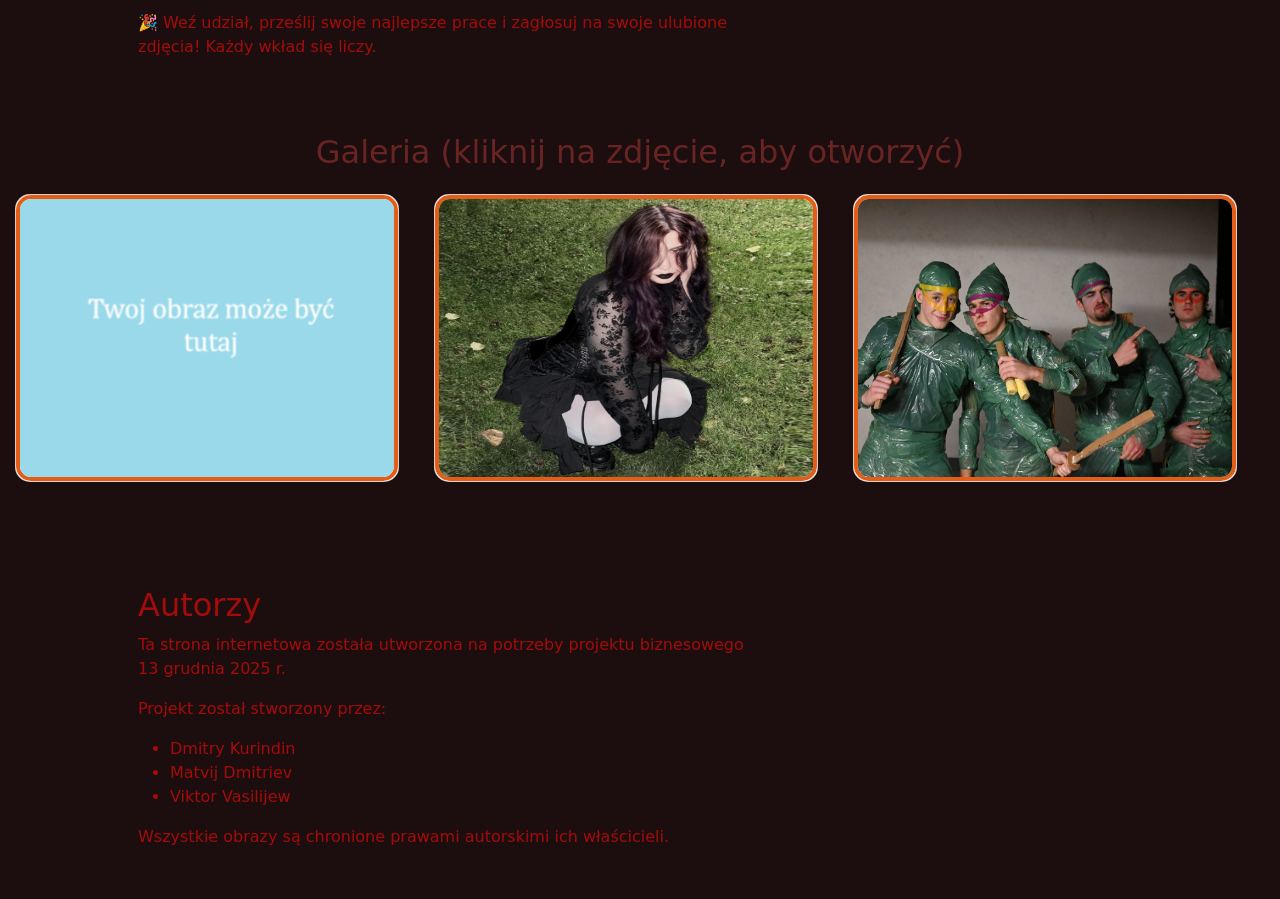
==== commit d6f1530b: "Aded second foto" ====
--- a/index.html
+++ b/index.html
@@ -70,11 +70,11 @@
     }
   </script>
   <br><br>
-  <h2 id="gal">Galeria</h2>
+  <h2 id="gal">Galeria (kliknij na zdjęcie, aby otworzyć)</h2>
   <div>
 
     <div class="card">
-      <a href=".\Images\Image00\Image01.html">
+      <a href=".\Images\Image00\Image00.html">
         <img src="Images\Image00\00.png" href="" alt="Obraz 01 - teamplate">
         <p class="overlay3">Twój obraz może być tutaj</p>
       </a>
@@ -85,12 +85,12 @@
         <p class="overlay3"></p>
       </a>
     </div>
-    <!-- <div class="card">
-      <a href="Images\Image01\Image_X_.html">
-        <img src="#" alt="Obraz 01 - teamplate">
+    <div class="card">
+      <a href="Images\Image02\Image02.html">
+        <img src="Images\Image02\01.jpg" alt="Obraz 03">
         <p class="overlay3"></p>
       </a>
-    </div> -->
+    </div>
 
   </div>
   <br><br>
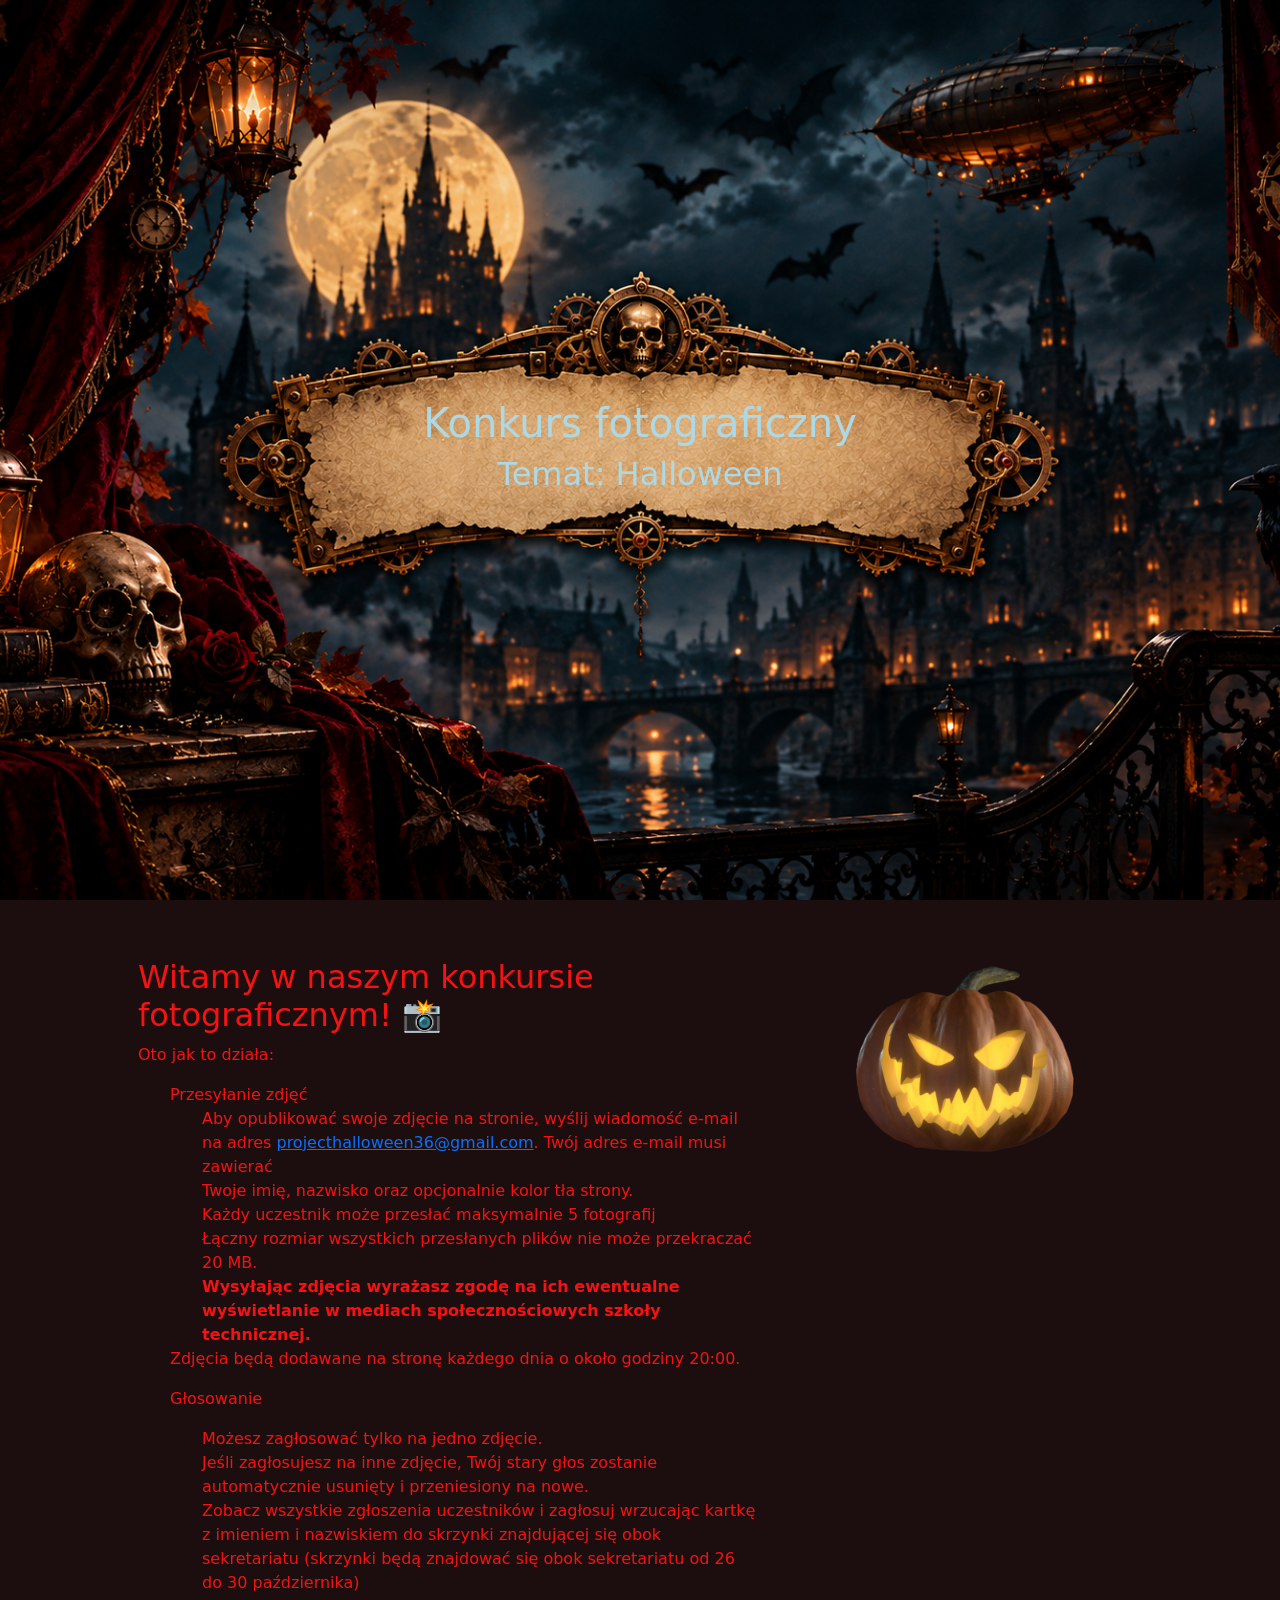
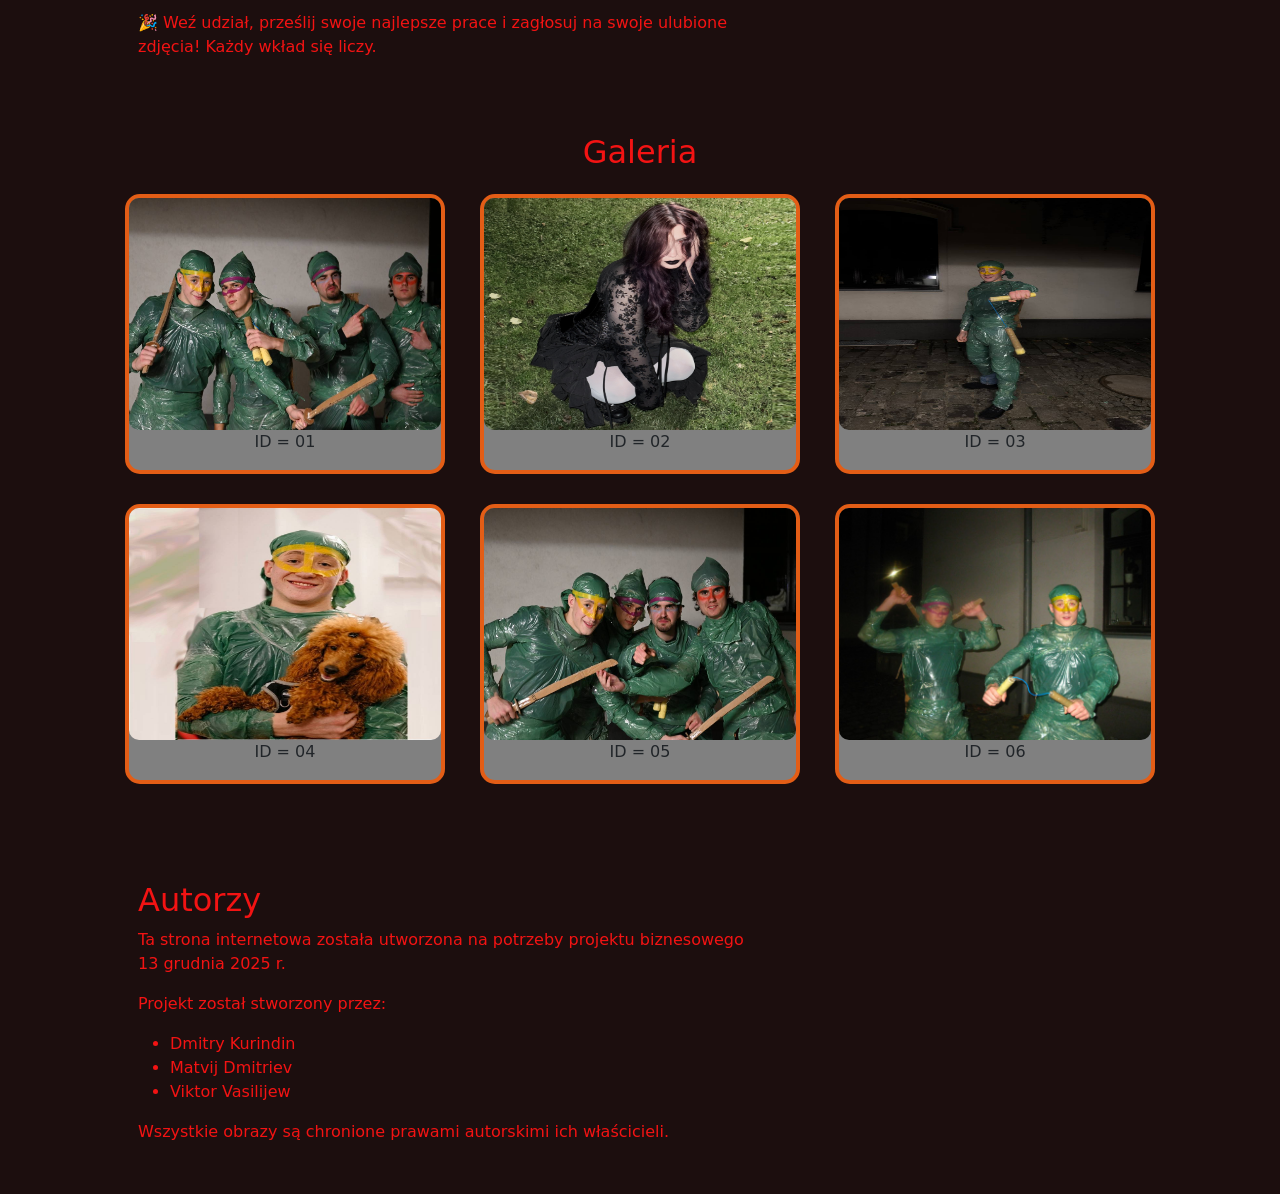
==== commit 4d63653f: "Changed file structure and foto arengment" ====
--- a/index.html
+++ b/index.html
@@ -70,28 +70,33 @@
     }
   </script>
   <br><br>
-  <h2 id="gal">Galeria (kliknij na zdjęcie, aby otworzyć)</h2>
-  <div>
+  <div id="gal">
+    <h2 style="color: rgb(243, 19, 19);">Galeria</h2>
 
     <div class="card">
-      <a href=".\Images\Image00\Image00.html">
-        <img src="Images\Image00\00.png" href="" alt="Obraz 01 - teamplate">
-        <p class="overlay3">Twój obraz może być tutaj</p>
-      </a>
+      <img src="Images\02.1.jpg" alt="Obraz 03">
+      <p>ID = 01</p>
     </div>
     <div class="card">
-      <a href="Images\Image01\Image01.html">
-        <img src="Images\Image01\01.png" alt="Obraz 02">
-        <p class="overlay3"></p>
-      </a>
+      <img src="Images\01.1.png" alt="Obraz 03">
+      <p>ID = 02</p>
     </div>
     <div class="card">
-      <a href="Images\Image02\Image02.html">
-        <img src="Images\Image02\01.jpg" alt="Obraz 03">
-        <p class="overlay3"></p>
-      </a>
+      <img src="Images\02.2.jpg" alt="Obraz 03">
+      <p>ID = 03</p>
     </div>
-
+    <div class="card">
+      <img src="Images\02.3.jpg" alt="Obraz 03">
+      <p>ID = 04</p>
+    </div>
+    <div class="card">
+      <img src="Images\02.4.jpg" alt="Obraz 03">
+      <p>ID = 05</p>
+    </div>
+    <div class="card">
+      <img src="Images\02.5.jpg" alt="Obraz 03">
+      <p>ID = 06</p>
+    </div>
   </div>
   <br><br>
   <div class="textblock">
--- a/style.css
+++ b/style.css
@@ -42,40 +42,25 @@
 
 .card {
     display: inline-block;
-    width: 30%;
+    width: 25%;
+    border: 4px rgb(227, 93, 22) solid;
+    background-color: gray;
     aspect-ratio: 4 / 3;
     min-width: 236px;
     border-radius: 15px;
     margin: 15px;
-    overflow: hidden;
 }
 
 .card img {
     display: block;
     width: 100%;
     height: 100%;
-    border: 4px rgb(227, 93, 22) solid;
-    border-radius: 15px;
+    border-radius: 10px;
     transition: 50ms ease;
 }
 
-.overlay3 {
-    position: absolute;
+.card p {
     text-align: center;
-    bottom: -17px;
-    width: 100%;
-    opacity: 0;
-    border-radius: 5px;
-    background-color: rgba(0, 0, 0, 0.627);
-    color: #fffcfc00;
-    transition: 1s ease;
-    transform: translate(-50% -50%);
-}
-
-.card:hover .overlay3 {
-    opacity: 1;
-    height: 10%;
-    color: #ffffff;
 }
 
 .textblock {
@@ -85,7 +70,7 @@
     max-width: 100vw;
     line-height: 1.5;
     display: inline-block;
-    color: rgb(164, 11, 11);
+    color: rgb(243, 19, 19);
 }
 
 a {
@@ -135,82 +120,4 @@
         display: block;
         width: auto;
     }
-}
-
-/* Страницы учасников */
-
-.back-button {
-    background-color: rgb(188, 117, 47);
-    width: 50px;
-    padding: 5px;
-    margin-left: 10%;
-    text-decoration: none;
-    color: rgb(255, 196, 0);
-    border-radius: 5px;
-}
-
-.descr {
-    font-family: 'Lucida Sans', 'Lucida Sans Regular', 'Lucida Grande', 'Lucida Sans Unicode', Geneva, Verdana, sans-serif;
-    margin-left: 10%;
-    width: 80%;
-    border: black double 3px;
-    padding: 10px;
-    border-radius: 15px;
-    background-color: rgb(188, 117, 47);
-}
-
-
-/* Для картинок */
-.viewer {
-    margin-left: 10%;
-    width: 80%;
-    min-width: 300px;
-    gap: 30px;
-    background-color: slategray;
-    border-radius: 15px;
-    padding: 10px;
-}
-
-.main-image {
-    top: 0;
-    display: inline-block;
-    vertical-align: top;
-    width: 65%;
-    min-width: 300px;
-    height: auto;
-    object-fit: cover;
-    border: 3px solid #000;
-    border-radius: 15px;
-}
-
-.thumbs {
-    width: 150px;
-    display: inline-block;
-    vertical-align: top;
-}
-
-.thumbs img {
-    width: 90px;
-    height: 120px;
-    border: 2px solid black;
-    border-radius: 12px;
-    cursor: pointer;
-    transition: 0.2s;
-    margin: 10px;
-}
-
-.thumbs img:hover {
-    transform: scale(1.05);
-}
-
-@media (max-width:600px) {
-    .main-image {
-        display: block;
-        width: 100%;
-    }
-
-    .thumbs {
-        display: block;
-        width: 100%;
-    }
 }
